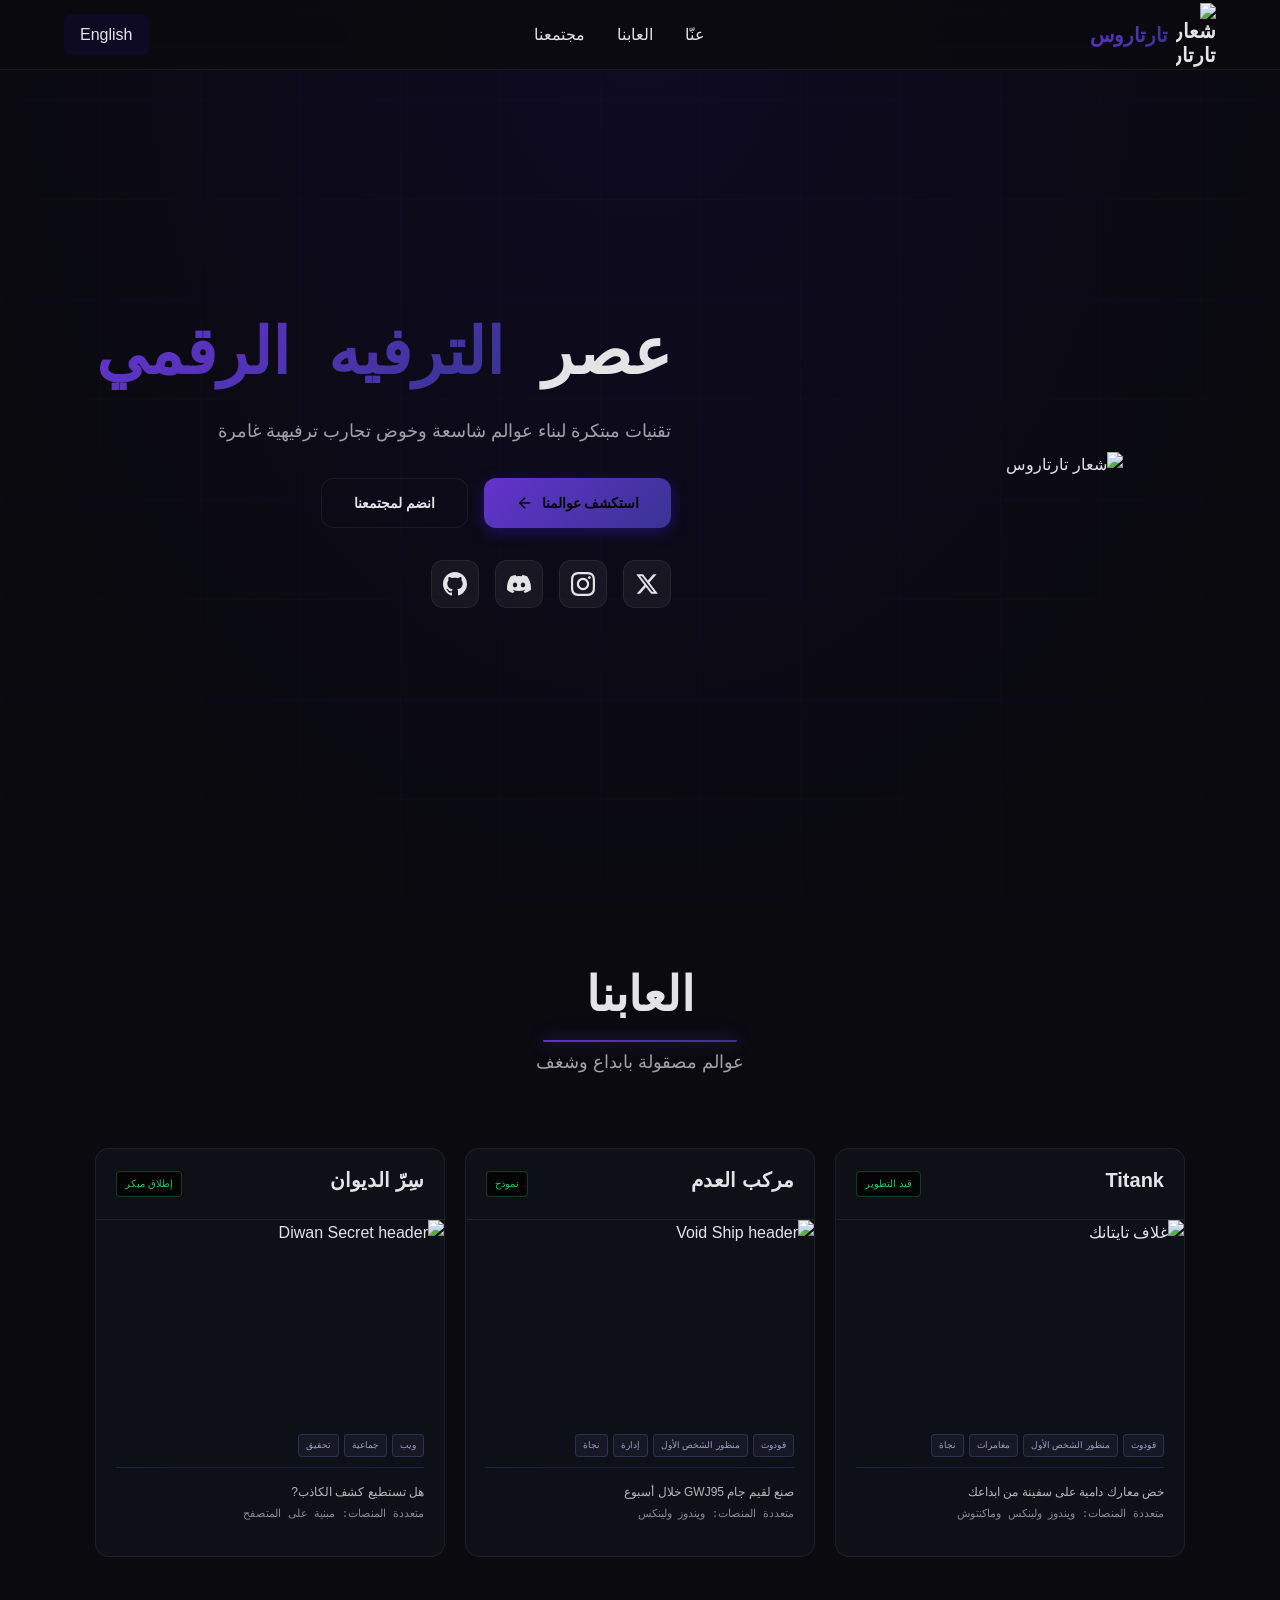
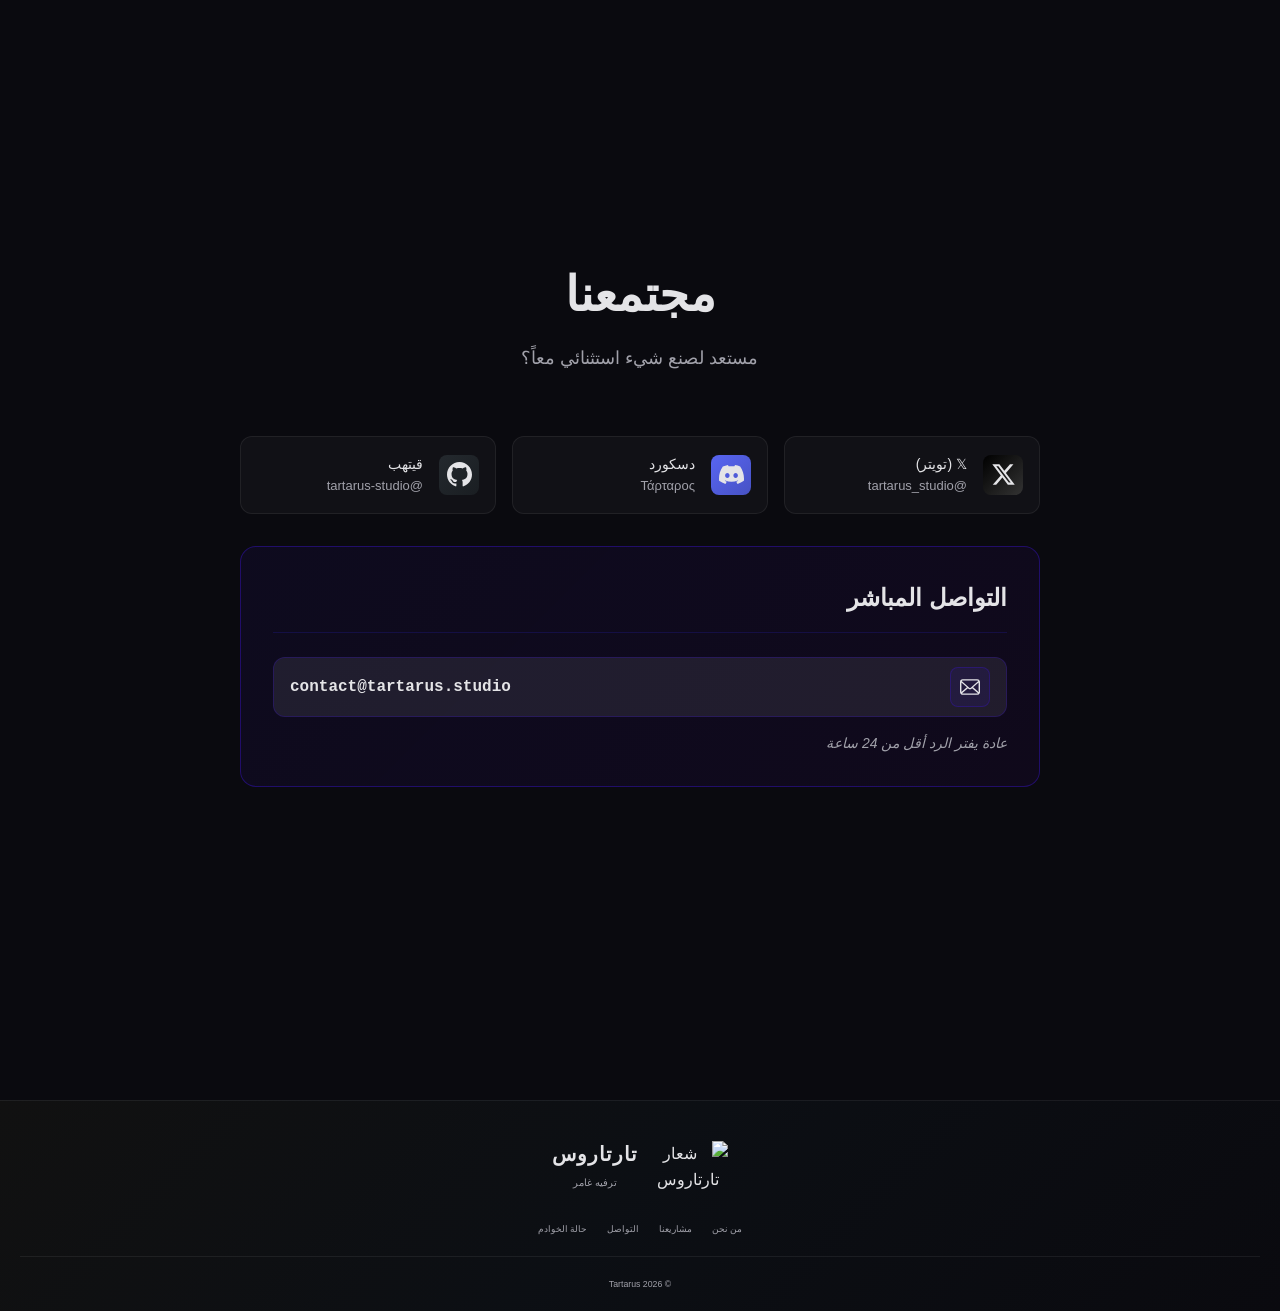
==== ar/index.html @ b875f16a "Create `status` link in footer" ====
<!DOCTYPE html>
<html dir="rtl" lang="ar">

<head>
  <meta charset="utf-8">
  <meta name="viewport" content="width=device-width, initial-scale=1">
  <meta name="description" content="استديو وناشر العاب اندي مستقل.">
  <meta name="keywords" content="استديو, تارتاروس, لعبة, العاب, اندي, قودوت">
  <meta name="author" content="تارتاروس">
  <meta name="robots" content="index, follow">
  <meta name="theme-color" content="#6333cc">
  <meta name="color-scheme" content="dark">

  <meta property="og:type" content="website">
  <meta property="og:url" content="https://tartarus.studio/">
  <meta property="og:description" content="استديو وناشر العاب اندي مستقل.">
  <meta property="og:image" content="https://tartarus.studio/assets/social-image.webp">
  <meta property="og:image:width" content="1200">
  <meta property="og:image:height" content="630">
  <meta property="og:site_name" content="تارتاروس">
  <meta property="og:locale" content="ar_SA">

  <meta property="twitter:card" content="summary_large_image">
  <meta property="twitter:url" content="https://tartarus.studio/">
  <meta property="twitter:title" content="تارتاروس">
  <meta property="twitter:description" content="استديو وناشر العاب اندي مستقل.">
  <meta property="twitter:image" content="https://tartarus.studio/assets/social-image.webp">
  <meta property="twitter:site" content="@tartarus_studio">
  <meta property="twitter:creator" content="@SpiritAmr">

  <title>تارتاروس</title>

  <link rel="alternate" hreflang="en" href="https://tartarus.studio/en/" />
  <link rel="alternate" hreflang="ar" href="https://tartarus.studio/ar/" />
  <link rel="alternate" hreflang="x-default" href="https://tartarus.studio/" />

  <link rel="preload" href="/assets/fonts/notokufiarabic.woff2" as="font" type="font/woff2" crossorigin>
  <link rel="stylesheet" href="/styles.css">
  <link rel="icon" type="image/x-icon" href="/icon.ico" sizes="any">
  <link rel="icon" type="image/svg+xml" href="/icon.svg">
</head>

<body>
  <div class="bg"></div>

  <nav>
    <div class="container">
      <a href="#home" class="brand">
        <img src="/assets/logo.svg" alt="شعار تارتاروس">
        <span>تارتاروس</span>
      </a>
      <div class="nav-links">
        <a href="#home">عنّا</a>
        <a href="#projects">العابنا</a>
        <a href="#connect">مجتمعنا</a>
      </div>
      <a class="lang-button" href="/en">English</a>
    </div>
  </nav>

  <section id="home" class="hero container">
    <div class="logo-wrap">
      <img src="/assets/logo.svg" alt="شعار تارتاروس">
    </div>
    <div>
      <h1>عصر <span class="highlight">الترفيه الرقمي</span></h1>
      <p class="subtitle">تقنيات مبتكرة لبناء عوالم شاسعة وخوض تجارب ترفيهية غامرة</p>
      <div class="btn-group">
        <a href="#projects" class="btn btn-primary">
          <span>استكشف عوالمنا</span>
          <svg transform="scale(-1, 1)" class="btn-icon" viewBox="0 0 24 24" fill="none" stroke="currentColor"
            stroke-width="2">
            <path d="M5 12h14M12 5l7 7-7 7" />
          </svg>
        </a>
        <a href="#connect" class="btn btn-secondary">انضم لمجتمعنا</a>
      </div>
      <div class="socials">
        <a href="https://x.com/tartarus_studio" target="_blank">
          <svg viewBox="0 0 24 24">
            <path
              d="M18.244 2.25h3.308l-7.227 8.26 8.502 11.24H16.17l-5.214-6.817L4.99 21.75H1.68l7.73-8.835L1.254 2.25H8.08l4.713 6.231zm-1.161 17.52h1.833L7.084 4.126H5.117z" />
          </svg>
        </a>
        <a href="https://instagram.com/tartarus.studio" target="_blank">
          <svg viewBox="0 0 24 24">
            <path
              d="M12 2.163c3.204 0 3.584.012 4.85.07 3.252.148 4.771 1.691 4.919 4.919.058 1.265.069 1.645.069 4.849 0 3.205-.012 3.584-.069 4.849-.149 3.225-1.664 4.771-4.919 4.919-1.266.058-1.644.07-4.85.07-3.204 0-3.584-.012-4.849-.07-3.26-.149-4.771-1.699-4.919-4.92-.058-1.265-.07-1.644-.07-4.849 0-3.204.013-3.583.07-4.849.149-3.227 1.664-4.771 4.919-4.919 1.266-.057 1.645-.069 4.849-.069zm0-2.163c-3.259 0-3.667.014-4.947.072-4.358.2-6.78 2.618-6.98 6.98-.059 1.281-.073 1.689-.073 4.948 0 3.259.014 3.668.072 4.948.2 4.358 2.618 6.78 6.98 6.98 1.281.058 1.689.072 4.948.072 3.259 0 3.668-.014 4.948-.072 4.354-.2 6.782-2.618 6.979-6.98.059-1.28.073-1.689.073-4.948 0-3.259-.014-3.667-.072-4.947-.196-4.354-2.617-6.78-6.979-6.98-1.281-.059-1.69-.073-4.949-.073zm0 5.838c-3.403 0-6.162 2.759-6.162 6.162s2.759 6.163 6.162 6.163 6.162-2.759 6.162-6.163c0-3.403-2.759-6.162-6.162-6.162zm0 10.162c-2.209 0-4-1.79-4-4 0-2.209 1.791-4 4-4s4 1.791 4 4c0 2.21-1.791 4-4 4zm6.406-11.845c-.796 0-1.441.645-1.441 1.44s.645 1.44 1.441 1.44c.795 0 1.439-.645 1.439-1.44s-.644-1.44-1.439-1.44z" />
          </svg>
        </a>
        <a href="https://discord.gg/HWQZvpyKJx" target="_blank">
          <svg viewBox="0 0 127.14 96.36">
            <path
              d="M107.7,8.07A105.15,105.15,0,0,0,81.47,0a72.06,72.06,0,0,0-3.36,6.83A97.68,97.68,0,0,0,49,6.83,72.37,72.37,0,0,0,45.64,0,105.89,105.89,0,0,0,19.39,8.09C2.79,32.65-1.71,56.6.54,80.21h0A105.73,105.73,0,0,0,32.71,96.36,77.7,77.7,0,0,0,39.6,85.25a68.42,68.42,0,0,1-10.85-5.18c.91-.66,1.8-1.34,2.66-2a75.57,75.57,0,0,0,64.32,0c.87.71,1.76,1.39,2.66,2a68.68,68.68,0,0,1-10.87,5.19,77,77,0,0,0,6.89,11.1A105.25,105.25,0,0,0,126.6,80.22h0C129.24,52.84,122.09,29.11,107.7,8.07ZM42.45,65.69C36.18,65.69,31,60,31,53s5-12.74,11.43-12.74S54,46,53.89,53,48.84,65.69,42.45,65.69Zm42.24,0C78.41,65.69,73.25,60,73.25,53s5-12.74,11.44-12.74S96.23,46,96.12,53,91.08,65.69,84.69,65.69Z" />
          </svg>
        </a>
        <a href="https://github.com/tartarus-studio" target="_blank">
          <svg viewBox="0 0 24 24">
            <path
              d="M12 0c-6.626 0-12 5.373-12 12 0 5.302 3.438 9.8 8.207 11.387.599.111.793-.261.793-.577v-2.234c-3.338.726-4.033-1.416-4.033-1.416-.546-1.387-1.333-1.756-1.333-1.756-1.089-.745.083-.729.083-.729 1.205.084 1.839 1.237 1.839 1.237 1.07 1.834 2.807 1.304 3.492.997.107-.775.418-1.305.762-1.604-2.665-.305-5.467-1.334-5.467-5.931 0-1.311.469-2.381 1.236-3.221-.124-.303-.535-1.524.117-3.176 0 0 1.008-.322 3.301 1.23.957-.266 1.983-.399 3.003-.404 1.02.005 2.047.138 3.006.404 2.291-1.552 3.297-1.23 3.297-1.23.653 1.653.242 2.874.118 3.176.77.84 1.235 1.911 1.235 3.221 0 4.609-2.807 5.624-5.479 5.921.43.372.823 1.102.823 2.222v3.293c0 .319.192.694.801.576 4.765-1.589 8.199-6.086 8.199-11.386 0-6.627-5.373-12-12-12z" />
          </svg>
        </a>
      </div>
    </div>
  </section>

  <section id="projects" class="projects">
    <div class="container">
      <div class="section-header">
        <h2 class="section-title">العابنا</h2>
        <p class="subtitle">عوالم مصقولة بابداع وشغف</p>
      </div>
      <div class="projects-grid">
        <div class="project">
          <a class="project-link" target="_blank"></a>
          <div class="project-header">
            <h3>Titank</h3>
            <div class="status">قيد التطوير</div>
          </div>
          <div class="project-img">
            <img src="/assets/titank/header.png" alt="غلاف تايتانك" loading="lazy">
          </div>
          <div class="project-body">
            <div class="project-tags">
              <span class="project-tag">قودوت</span>
              <span class="project-tag">منظور الشخص الأول</span>
              <span class="project-tag">مغامرات</span>
              <span class="project-tag">نجاة</span>
            </div>
            <div class="project-divider"></div>
            <p class="project-description">خض معارك دامية على سفينة من ابداعك</p>
            <p class="project-platforms">متعددة المنصات: ويندوز ولينكس وماكنتوش</p>
          </div>
        </div>
        <div class="project">
          <a class="project-link" href="https://amr-dev.itch.io/void-ship" target="_blank"></a>
          <div class="project-header">
            <h3>مركب العدم</h3>
            <div class="status">نموذج</div>
          </div>
          <div class="project-img">
            <img src="/assets/void-ship/void_ship-header.png" alt="Void Ship header" loading="lazy">
          </div>
          <div class="project-body">
            <div class="project-tags">
              <span class="project-tag">قودوت</span>
              <span class="project-tag">منظور الشخص الأول</span>
              <span class="project-tag">إدارة</span>
              <span class="project-tag">نجاة</span>
            </div>
            <div class="project-divider"></div>
            <p class="project-description">صنع لقيم جام GWJ95 خلال أسبوع</p>
            <p class="project-platforms">متعددة المنصات: ويندوز ولينكس</p>
          </div>
        </div>
        <div class="project">
          <a class="project-link" href="https://sirr-aldiwan.mba-x86.dev" target="_blank"></a>
          <div class="project-header">
            <h3>سِرّ الديوان</h3>
            <div class="status">إطلاق مبكر</div>
          </div>
          <div class="project-img">
            <img src="/assets/diwan-secret/diwan-header.png" alt="Diwan Secret header" loading="lazy">
          </div>
          <div class="project-body">
            <div class="project-tags">
              <span class="project-tag">ويب</span>
              <span class="project-tag">جماعية</span>
              <span class="project-tag">تحقيق</span>
            </div>
            <div class="project-divider"></div>
            <p class="project-description">هل تستطيع كشف الكاذب?</p>
            <p class="project-platforms">متعددة المنصات: مبنية على المتصفح</p>
          </div>
        </div>
      </div>
    </div>
  </section>

  <section id="connect">
    <div class="container">
      <div class="section-header">
        <h2>مجتمعنا</h2>
        <p class="subtitle">مستعد لصنع شيء استثنائي معاً؟</p>
      </div>
      <div class="contact-grid">
        <div class="social-grid">
          <a href="https://x.com/tartarus_studio" class="social-card" target="_blank">
            <div class="social-icon x">
              <svg viewBox="0 0 24 24" fill="currentColor">
                <path
                  d="M18.244 2.25h3.308l-7.227 8.26 8.502 11.24H16.17l-5.214-6.817L4.99 21.75H1.68l7.73-8.835L1.254 2.25H8.08l4.713 6.231zm-1.161 17.52h1.833L7.084 4.126H5.117z" />
              </svg>
            </div>
            <div class="social-info">
              <span class="platform">𝕏 (تويتر)</span>
              <span class="handle">@tartarus_studio</span>
            </div>
          </a>
          <a href="https://discord.gg/HWQZvpyKJx" class="social-card" target="_blank">
            <div class="social-icon discord">
              <svg viewBox="0 0 127.14 96.36" fill="currentColor">
                <path
                  d="M107.7,8.07A105.15,105.15,0,0,0,81.47,0a72.06,72.06,0,0,0-3.36,6.83A97.68,97.68,0,0,0,49,6.83,72.37,72.37,0,0,0,45.64,0,105.89,105.89,0,0,0,19.39,8.09C2.79,32.65-1.71,56.6.54,80.21h0A105.73,105.73,0,0,0,32.71,96.36,77.7,77.7,0,0,0,39.6,85.25a68.42,68.42,0,0,1-10.85-5.18c.91-.66,1.8-1.34,2.66-2a75.57,75.57,0,0,0,64.32,0c.87.71,1.76,1.39,2.66,2a68.68,68.68,0,0,1-10.87,5.19,77,77,0,0,0,6.89,11.1A105.25,105.25,0,0,0,126.6,80.22h0C129.24,52.84,122.09,29.11,107.7,8.07ZM42.45,65.69C36.18,65.69,31,60,31,53s5-12.74,11.43-12.74S54,46,53.89,53,48.84,65.69,42.45,65.69Zm42.24,0C78.41,65.69,73.25,60,73.25,53s5-12.74,11.44-12.74S96.23,46,96.12,53,91.08,65.69,84.69,65.69Z" />
              </svg>
            </div>
            <div class="social-info">
              <span class="platform">دسكورد</span>
              <span class="handle">Τάρταρος</span>
            </div>
          </a>
          <a href="https://github.com/tartarus-studio" class="social-card" target="_blank">
            <div class="social-icon github">
              <svg viewBox="0 0 24 24" fill="currentColor">
                <path
                  d="M12 0c-6.626 0-12 5.373-12 12 0 5.302 3.438 9.8 8.207 11.387.599.111.793-.261.793-.577v-2.234c-3.338.726-4.033-1.416-4.033-1.416-.546-1.387-1.333-1.756-1.333-1.756-1.089-.745.083-.729.083-.729 1.205.084 1.839 1.237 1.839 1.237 1.07 1.834 2.807 1.304 3.492.997.107-.775.418-1.305.762-1.604-2.665-.305-5.467-1.334-5.467-5.931 0-1.311.469-2.381 1.236-3.221-.124-.303-.535-1.524.117-3.176 0 0 1.008-.322 3.301 1.23.957-.266 1.983-.399 3.003-.404 1.02.005 2.047.138 3.006.404 2.291-1.552 3.297-1.23 3.297-1.23.653 1.653.242 2.874.118 3.176.77.84 1.235 1.911 1.235 3.221 0 4.609-2.807 5.624-5.479 5.921.43.372.823 1.102.823 2.222v3.293c0 .319.192.694.801.576 4.765-1.589 8.199-6.086 8.199-11.386 0-6.627-5.373-12-12-12z" />
              </svg>
            </div>
            <div class="social-info">
              <span class="platform">قيتهب</span>
              <span class="handle">@tartarus-studio</span>
            </div>
          </a>
        </div>
        <div class="primary-contact">
          <h3 class="contact-title">التواصل المباشر</h3>
          <a class="contact-box" dir="ltr" href="mailto:contact@tartarus.studio" target="_blank">
            <div class="contact-text">contact@tartarus.studio</div>
            <div class="contact-icon">
              <svg fill="currentColor" viewBox="0 0 512 512">
                <path
                  d="M511 112a71 71 0 0 0-70-57H71a71 71 0 0 0-71 71v260a71 71 0 0 0 26 55c12 10 28 16 45 16h370a71 71 0 0 0 65-43c4-9 6-18 6-28V126l-1-14zM47 102c6-7 14-11 24-11h370a34 34 0 0 1 28 14L275 274c-6 5-12 7-19 7s-13-2-19-7L43 105l4-3zM36 386V143l141 122L36 387v-1zm405 35H71c-6 0-12-2-17-5l148-129 14 12a62 62 0 0 0 80 0l14-12 148 129c-5 3-11 5-17 5zm35-35v1L335 265l141-122v243z" />
              </svg>
            </div>
          </a>
          <p class="response-time">عادة يفتر الرد أقل من 24 ساعة</p>
        </div>
      </div>
    </div>
  </section>

  <footer>
    <div class="footer-brand">
      <img src="/assets/logo.svg" alt="شعار تارتاروس">
      <div class="footer-info">
        <h3>تارتاروس</h3>
        <p class="tagline">ترفيه غامر</p>
      </div>
    </div>
    <div class="footer-links">
      <a href="#home">من نحن</a>
      <a href="#projects">مشاريعنا</a>
      <a href="#connect">التواصل</a>
      <a href="https://status.sarmad.studio" target="_blank">حالة الخوادم</a>
    </div>
    <div class="copyright">&copy; 2026 Tartarus</div>
  </footer>
</body>

</html>
---- styles.css ----
/* == fonts == */

/* arabic */
@font-face {
  font-family: 'Noto Kufi Arabic';
  font-style: normal;
  font-weight: 700;
  font-display: block;
  /* https://fonts.gstatic.com/s/notokufiarabic/v27/CSRk4ydQnPyaDxEXLFF6LZVLKrodrOYFFlKp.woff2 */
  src: url('./assets/fonts/notokufiarabic.woff2') format('woff2');
  unicode-range: U+0600-06FF, U+0750-077F, U+0870-088E, U+0890-0891, U+0897-08E1, U+08E3-08FF, U+200C-200E, U+2010-2011, U+204F, U+2E41, U+FB50-FDFF, U+FE70-FE74, U+FE76-FEFC, U+102E0-102FB, U+10E60-10E7E, U+10EC2-10EC4, U+10EFC-10EFF, U+1EE00-1EE03, U+1EE05-1EE1F, U+1EE21-1EE22, U+1EE24, U+1EE27, U+1EE29-1EE32, U+1EE34-1EE37, U+1EE39, U+1EE3B, U+1EE42, U+1EE47, U+1EE49, U+1EE4B, U+1EE4D-1EE4F, U+1EE51-1EE52, U+1EE54, U+1EE57, U+1EE59, U+1EE5B, U+1EE5D, U+1EE5F, U+1EE61-1EE62, U+1EE64, U+1EE67-1EE6A, U+1EE6C-1EE72, U+1EE74-1EE77, U+1EE79-1EE7C, U+1EE7E, U+1EE80-1EE89, U+1EE8B-1EE9B, U+1EEA1-1EEA3, U+1EEA5-1EEA9, U+1EEAB-1EEBB, U+1EEF0-1EEF1;
}

/* arabic */
@font-face {
  font-family: 'Noto Kufi Arabic';
  font-style: normal;
  font-weight: 900;
  font-display: block;
  /* https://fonts.gstatic.com/s/notokufiarabic/v27/CSRk4ydQnPyaDxEXLFF6LZVLKrodrOYFFlKp.woff2 */
  src: url('./assets/fonts/notokufiarabic.woff2') format('woff2');
  unicode-range: U+0600-06FF, U+0750-077F, U+0870-088E, U+0890-0891, U+0897-08E1, U+08E3-08FF, U+200C-200E, U+2010-2011, U+204F, U+2E41, U+FB50-FDFF, U+FE70-FE74, U+FE76-FEFC, U+102E0-102FB, U+10E60-10E7E, U+10EC2-10EC4, U+10EFC-10EFF, U+1EE00-1EE03, U+1EE05-1EE1F, U+1EE21-1EE22, U+1EE24, U+1EE27, U+1EE29-1EE32, U+1EE34-1EE37, U+1EE39, U+1EE3B, U+1EE42, U+1EE47, U+1EE49, U+1EE4B, U+1EE4D-1EE4F, U+1EE51-1EE52, U+1EE54, U+1EE57, U+1EE59, U+1EE5B, U+1EE5D, U+1EE5F, U+1EE61-1EE62, U+1EE64, U+1EE67-1EE6A, U+1EE6C-1EE72, U+1EE74-1EE77, U+1EE79-1EE7C, U+1EE7E, U+1EE80-1EE89, U+1EE8B-1EE9B, U+1EEA1-1EEA3, U+1EEA5-1EEA9, U+1EEAB-1EEBB, U+1EEF0-1EEF1;
}

/* latin */
@font-face {
  font-family: 'Orbitron';
  font-style: normal;
  font-weight: 700;
  font-display: block;
  /* https://fonts.gstatic.com/s/orbitron/v35/yMJRMIlzdpvBhQQL_Qq7dy0.woff2 */
  src: url('./assets/fonts/orbitron.woff2') format('woff2');
  unicode-range: U+0000-00FF, U+0131, U+0152-0153, U+02BB-02BC, U+02C6, U+02DA, U+02DC, U+0304, U+0308, U+0329, U+2000-206F, U+20AC, U+2122, U+2191, U+2193, U+2212, U+2215, U+FEFF, U+FFFD;
}

/* latin */
@font-face {
  font-family: 'Orbitron';
  font-style: normal;
  font-weight: 900;
  font-display: block;
  /* https://fonts.gstatic.com/s/orbitron/v35/yMJRMIlzdpvBhQQL_Qq7dy0.woff2 */
  src: url('./assets/fonts/orbitron.woff2') format('woff2');
  unicode-range: U+0000-00FF, U+0131, U+0152-0153, U+02BB-02BC, U+02C6, U+02DA, U+02DC, U+0304, U+0308, U+0329, U+2000-206F, U+20AC, U+2122, U+2191, U+2193, U+2212, U+2215, U+FEFF, U+FFFD;
}

/* == end fonts == */

* {
  margin: 0;
  padding: 0;
  box-sizing: border-box;
}

:root {
  --bg: #0a0a0f;
  --border: #fff1;
  --text: #e4e4e7;
  --muted: #a1a1aa;
  --primary: linear-gradient(135deg, #6333cc, #393393);
  --color-primary: #6333cc;
}

html {
  font-size: 62.5%;
  scroll-behavior: smooth;
}

body {
  font: 1.6rem/1.6 'Inter', sans-serif;
  color: var(--text);
  background: var(--bg);
  overflow-x: hidden;
}

.bg {
  position: absolute;
  inset: 0;
  z-index: -1;
  background: radial-gradient(ellipse at top, #3c13dc19, transparent 75%),
    repeating-linear-gradient(0deg, #3c13dc19 0, transparent 1px, transparent 100px),
    repeating-linear-gradient(90deg, #3c13dc19 0, transparent 1px, transparent 100px);
}

nav {
  position: fixed;
  top: 0;
  width: 100%;
  height: 7rem;
  background: #0a0a0fe6;
  backdrop-filter: blur(20px);
  border-bottom: 1px solid var(--border);
  z-index: 100;
}

nav .container {
  display: flex;
  justify-content: space-between;
  align-items: center;
  height: 100%;
  max-width: 120rem;
  margin: 0 auto;
  padding: 0 2.4rem;
}

.brand {
  display: flex;
  align-items: center;
  gap: 0.8rem;
  text-decoration: none;
  font: 700 2rem 'Orbitron', 'Noto Kufi Arabic', sans-serif;
  color: var(--text);
  transition: 0.3s;
}

.brand:hover {
  text-shadow: 0 0 30px rgba(60, 20, 220, 0.4);
}


.brand img {
  width: 4rem;
}

.brand span {
  background: var(--primary);
  -webkit-background-clip: text;
  -webkit-text-fill-color: transparent;
  background-clip: text;
}

.nav-links {
  display: flex;
  gap: 3.2rem;
  align-items: center;
}

.nav-links a {
  position: relative;
  color: var(--text);
  text-decoration: none;
  font-weight: 500;
  transition: color 0.3s;
}

.nav-links a::after {
  content: "";
  position: absolute;
  inset-inline-start: 0;
  bottom: -4px;
  width: 0;
  height: 2px;
  background: var(--color-primary);
  transition: width 0.3s ease;
}

.nav-links a:hover {
  color: var(--color-primary);
  text-shadow: 0 0 24px #fff6;
}

.nav-links a:hover::after {
  width: 100%;
}

.lang-button {
  color: var(--text);
  text-decoration: none;
  font-weight: 500;
  transition: 0.3s;
  background: rgba(60, 20, 220, 0.1);
  padding: 0.8rem 1.6rem;
  border-radius: 0.8rem;
}

.lang-button:hover {
  background: rgba(60, 20, 220, 0.3);
}

.container {
  max-width: 120rem;
  margin: 0 auto;
  padding: 0 2.4rem;
}

section {
  min-height: 100vh;
  align-items: center;
  justify-content: center;
  padding-top: 7rem;
  padding-bottom: 7rem;
}

.hero {
  min-height: 100vh;
  display: grid;
  grid-template-columns: minmax(0, 1fr) minmax(0, 1.2fr);
  align-items: center;
  gap: clamp(2.4rem, 3vw, 5.6rem);
  padding-top: 7rem;
  padding-bottom: 4rem;
}

h1 {
  font: 900 clamp(3.2rem, 6vw, 6.4rem)/1.1 'Orbitron', 'Noto Kufi Arabic', monospace;
  margin-bottom: 2.4rem;
}

.highlight {
  background: var(--primary);
  -webkit-background-clip: text;
  -webkit-text-fill-color: transparent;
  background-clip: text;
}

.subtitle {
  font-size: 1.8rem;
  color: var(--muted);
  margin-bottom: 3.2rem;
}

.btn-group {
  display: flex;
  gap: 1.6rem;
  margin-bottom: 3.2rem;
}

.btn {
  display: inline-flex;
  align-items: center;
  gap: 0.8rem;
  padding: 1.6rem 3.2rem;
  border-radius: 1.2rem;
  font: 600 1.4rem 'Inter', sans-serif;
  text-decoration: none;
  transition: 0.3s;
}

.btn-primary {
  background: var(--primary);
  color: #060609;
  box-shadow: 0 4px 15px rgba(60, 20, 220, 0.4);
}

.btn-primary:hover {
  transform: translateY(-2px);
  box-shadow: 0 8px 25px rgba(60, 20, 220, 0.6);
}

.btn-secondary {
  background: transparent;
  color: var(--text);
  border: 1px solid var(--border);
}

.btn-secondary:hover {
  background: rgba(255, 255, 255, 0.05);
  border-color: rgba(255, 255, 255, 0.3);
}

.btn-icon {
  width: 1.8rem;
  height: 1.8rem;
}

.socials {
  display: flex;
  gap: 1.6rem;
}

.socials a {
  color: var(--text);
  display: flex;
  align-items: center;
  justify-content: center;
  width: 4.8rem;
  height: 4.8rem;
  border-radius: 1.2rem;
  background: rgba(255, 255, 255, 0.05);
  border: 1px solid var(--border);
  transition: 0.3s;
}

.socials a:hover {
  background: rgba(255, 255, 255, 0.1);
  transform: translateY(-2px);
}

.socials svg {
  width: 2.4rem;
  height: 2.4rem;
  fill: currentColor;
}

.logo-wrap {
  display: flex;
  justify-content: center;
  align-items: center;
}

.logo-wrap img {
  width: clamp(18rem, 22vw + 4rem, 32rem);
  max-width: 85vw;
  animation: float 6s ease-in-out infinite;
}

@keyframes float {

  0%,
  100% {
    transform: translateY(-10px);
  }

  50% {
    transform: translateY(20px);
  }
}

.section-header {
  text-align: center;
  margin-bottom: 6.4rem;
}

h2 {
  font: 700 clamp(2.8rem, 5vw, 4.8rem)/1.2 'Orbitron', 'Noto Kufi Arabic', monospace;
  margin-bottom: 1.6rem;
}

.icon {
  width: 6rem;
  height: 6rem;
  margin: 0 auto 1.6rem;
  display: flex;
  align-items: center;
  justify-content: center;
  background: var(--primary);
  border-radius: 50%;
}

.icon svg {
  width: 3rem;
  height: 3rem;
  stroke: #000;
}

h3 {
  font-size: 2rem;
  margin-bottom: 0.8rem;
}

.projects {
  background: var(--bg);
  position: relative;
}

.projects .container {
  max-width: 100%;
  position: relative;
  display: flex;
  flex-direction: column;
  align-items: center;
}

.projects .section-title {
  position: relative;
  display: inline-block;
  padding-bottom: 0.4rem;
}

.projects .section-title::after {
  content: '';
  position: absolute;
  width: 180%;
  height: 2px;
  background: var(--primary);
  bottom: -10px;
  left: -40%;
  border-radius: 1px;
  filter: drop-shadow(0 0 8px var(--color-primary));
}

.projects .section-header {
  position: relative;
  z-index: 2;
  margin-bottom: 4rem;
}

.projects-grid {
  display: flex;
  flex-wrap: wrap;
  justify-content: center;
  gap: 2rem;
  width: 100%;
}

.project {
  flex: 0 1 35rem;
  position: relative;
  background: rgba(16, 18, 26, 0.85);
  border: 1px solid var(--border);
  border-radius: 1.4rem;
  overflow: hidden;
  max-width: 45rem;
  transition: 0.4s;
}

.project:hover {
  transform: translateY(-8px);
  box-shadow: 0 14px 32px rgba(20, 20, 40, 0.35);
}

.project-link {
  position: absolute;
  top: 0;
  left: 0;
  width: 100%;
  height: 100%;
  z-index: 1;
}

.project-header {
  display: flex;
  justify-content: space-between;
  align-items: center;
  padding: 1.5rem 2rem;
  border-bottom: 1px solid rgba(255, 255, 255, 0.08);
}

.status {
  background: rgba(0, 0, 0, 0.7);
  color: #22c55e;
  padding: 0.4rem 0.8rem;
  border-radius: 0.4rem;
  font-size: 1rem;
  border: 1px solid rgba(34, 197, 94, 0.3);
}

.project-img {
  overflow: hidden;
}

.project-img img {
  width: 100%;
  aspect-ratio: 16/9;
  object-fit: cover;
  display: block;
  transition: 0.7s;
}

.project:hover .project-img img {
  transform: scale(1.05);
}

.project-body {
  padding: 1.8rem 2rem;
}

.project-tags {
  display: flex;
  gap: 0.5rem;
  margin-bottom: 1rem;
}

.project-tag {
  background: rgba(30, 35, 50, 0.5);
  color: rgba(160, 180, 220, 0.9);
  padding: 0.3rem 0.7rem;
  border-radius: 0.4rem;
  font-size: 0.9rem;
  border: 1px solid rgba(100, 120, 200, 0.25);
}

.project-description {
  color: rgba(255, 255, 255, 0.7);
  font-size: 1.2rem;
  margin-bottom: 0.4rem;
}

.project-platforms {
  color: rgba(255, 255, 255, 0.5);
  font-size: 1.1rem;
  font-family: monospace;
  margin-bottom: 1.5rem;
}

.project-divider {
  height: 1px;
  background: linear-gradient(to right, rgba(100, 120, 200, 0.2), rgba(80, 60, 180, 0.2), rgba(100, 120, 200, 0.2));
  margin: 1rem 0 1.5rem;
}

.link {
  color: rgba(100, 140, 220, 0.9);
  font-size: 0.95rem;
  font-weight: 600;
  text-decoration: none;
  display: inline-flex;
  align-items: center;
  transition: 0.3s;
}

.link:hover {
  color: rgba(100, 140, 220, 1);
}

.link span {
  margin-left: 0.6rem;
}

#connect {
  background: var(--bg);
}

.contact-grid {
  display: grid;
  gap: 3.2rem;
  max-width: 80rem;
  margin: 0 auto;
}

.social-grid {
  display: grid;
  grid-template-columns: repeat(auto-fit, minmax(25rem, 1fr));
  gap: 1.6rem;
}

.social-card {
  color: var(--text);
  display: flex;
  align-items: center;
  gap: 1.6rem;
  background: rgba(255, 255, 255, 0.03);
  border: 1px solid var(--border);
  border-radius: 1.2rem;
  padding: 1.6rem;
  text-decoration: none;
  transition: 0.3s;
}

.social-card:hover {
  transform: translateY(-2px);
  border-color: rgba(255, 255, 255, 0.3);
}

.social-icon {
  width: 4rem;
  height: 4rem;
  border-radius: 0.8rem;
  display: flex;
  align-items: center;
  justify-content: center;
  flex-shrink: 0;
}

.social-icon.x {
  background: linear-gradient(135deg, #000, #333);
}

.social-icon.discord {
  background: linear-gradient(135deg, #5865f2, #4752c4);
}

.social-icon.github {
  background: linear-gradient(135deg, #24292e, #1a1e22);
}

.social-icon svg {
  width: 2.5rem;
  height: 2.5rem;
}

.social-info {
  flex: 1;
}

.platform {
  display: block;
  font-weight: 500;
  font-size: 1.4rem;
}

.handle {
  display: block;
  color: var(--muted);
  font-size: 1.3rem;
}

.primary-contact {
  background: linear-gradient(135deg, rgba(60, 20, 220, 0.08), rgba(128, 0, 255, 0.05));
  border: 1px solid rgba(60, 20, 220, 0.4);
  border-radius: 1.6rem;
  padding: 3.2rem;
}

.contact-title {
  font-size: 2.4rem;
  margin-bottom: 2.4rem;
  padding-bottom: 1.5rem;
  border-bottom: 1px solid rgba(46, 35, 224, 0.2);
}

.contact-box {
  text-decoration: none;
  display: flex;
  align-items: center;
  gap: 1.6rem;
  height: 6rem;
  background: rgba(255, 255, 255, 0.08);
  border: 1px solid rgba(60, 20, 220, 0.25);
  border-radius: 1.2rem;
  padding: 1.6rem;
  margin-bottom: 1.5rem;
  transition: 0.3s;
}

.contact-box:hover {
  transform: translateY(-2px);
  box-shadow: 0 0 16px rgba(60, 20, 220, 0.6);
}

.contact-text {
  color: var(--text);
  text-decoration: none;
  flex: 1;
  font: bold 1.6rem 'Orbitron', monospace;
}

.contact-icon {
  color: var(--text);
  background: rgba(60, 20, 220, 0.1);
  border: 1px solid rgba(60, 20, 220, 0.3);
  border-radius: 0.8rem;
  width: 4rem;
  height: 4rem;
  display: flex;
  align-items: center;
  justify-content: center;
}

.contact-icon svg {
  width: 2rem;
  height: 2rem;
}

@media (max-width: 448px) {
  .primary-contact {
    padding-left: 2rem;
    padding-right: 2rem;
  }
  .contact-icon {
    display: none;
  }
}

.response-time {
  font-size: 1.4rem;
  color: var(--muted);
  font-style: italic;
}

footer {
  background: linear-gradient(135deg, #111 0%, rgba(12, 15, 20, 0.98) 50%, var(--bg) 100%);
  border-top: 1px solid var(--border);
  padding: 4rem 2rem 2rem;
  text-align: center;
}

.footer-brand {
  display: flex;
  justify-content: center;
  align-items: center;
  gap: 1rem;
  margin-bottom: 3rem;
}

.footer-brand img {
  width: 8rem;
}

.footer-info h3 {
  font: 700 2rem 'Orbitron', 'Noto Kufi Arabic', monospace;
  letter-spacing: 0.05em;
}

.tagline {
  font-size: 1rem;
  color: var(--muted);
  margin-top: 0.25rem;
}

.footer-links {
  display: flex;
  justify-content: center;
  gap: 2rem;
  margin-bottom: 2rem;
}

.footer-links a {
  color: var(--muted);
  text-decoration: none;
  font-size: 0.875rem;
  transition: 0.3s;
}

.footer-links a:hover {
  color: var(--text);
}

.copyright {
  border-top: 1px solid var(--border);
  padding-top: 2rem;
  font-size: 0.875rem;
  color: var(--muted);
}

@media (max-width: 768px) {
  .nav-links {
    display: none;
  }

  .hero {
    grid-template-columns: 1fr;
    text-align: center;
    gap: 0;
  }

  .btn-group {
    flex-wrap: wrap;
    justify-content: center;
  }

  .socials {
    justify-content: center;
  }

  .logo-wrap img {
    width: 20rem;
  }

  .features,
  .social-grid {
    grid-template-columns: 1fr;
  }

}
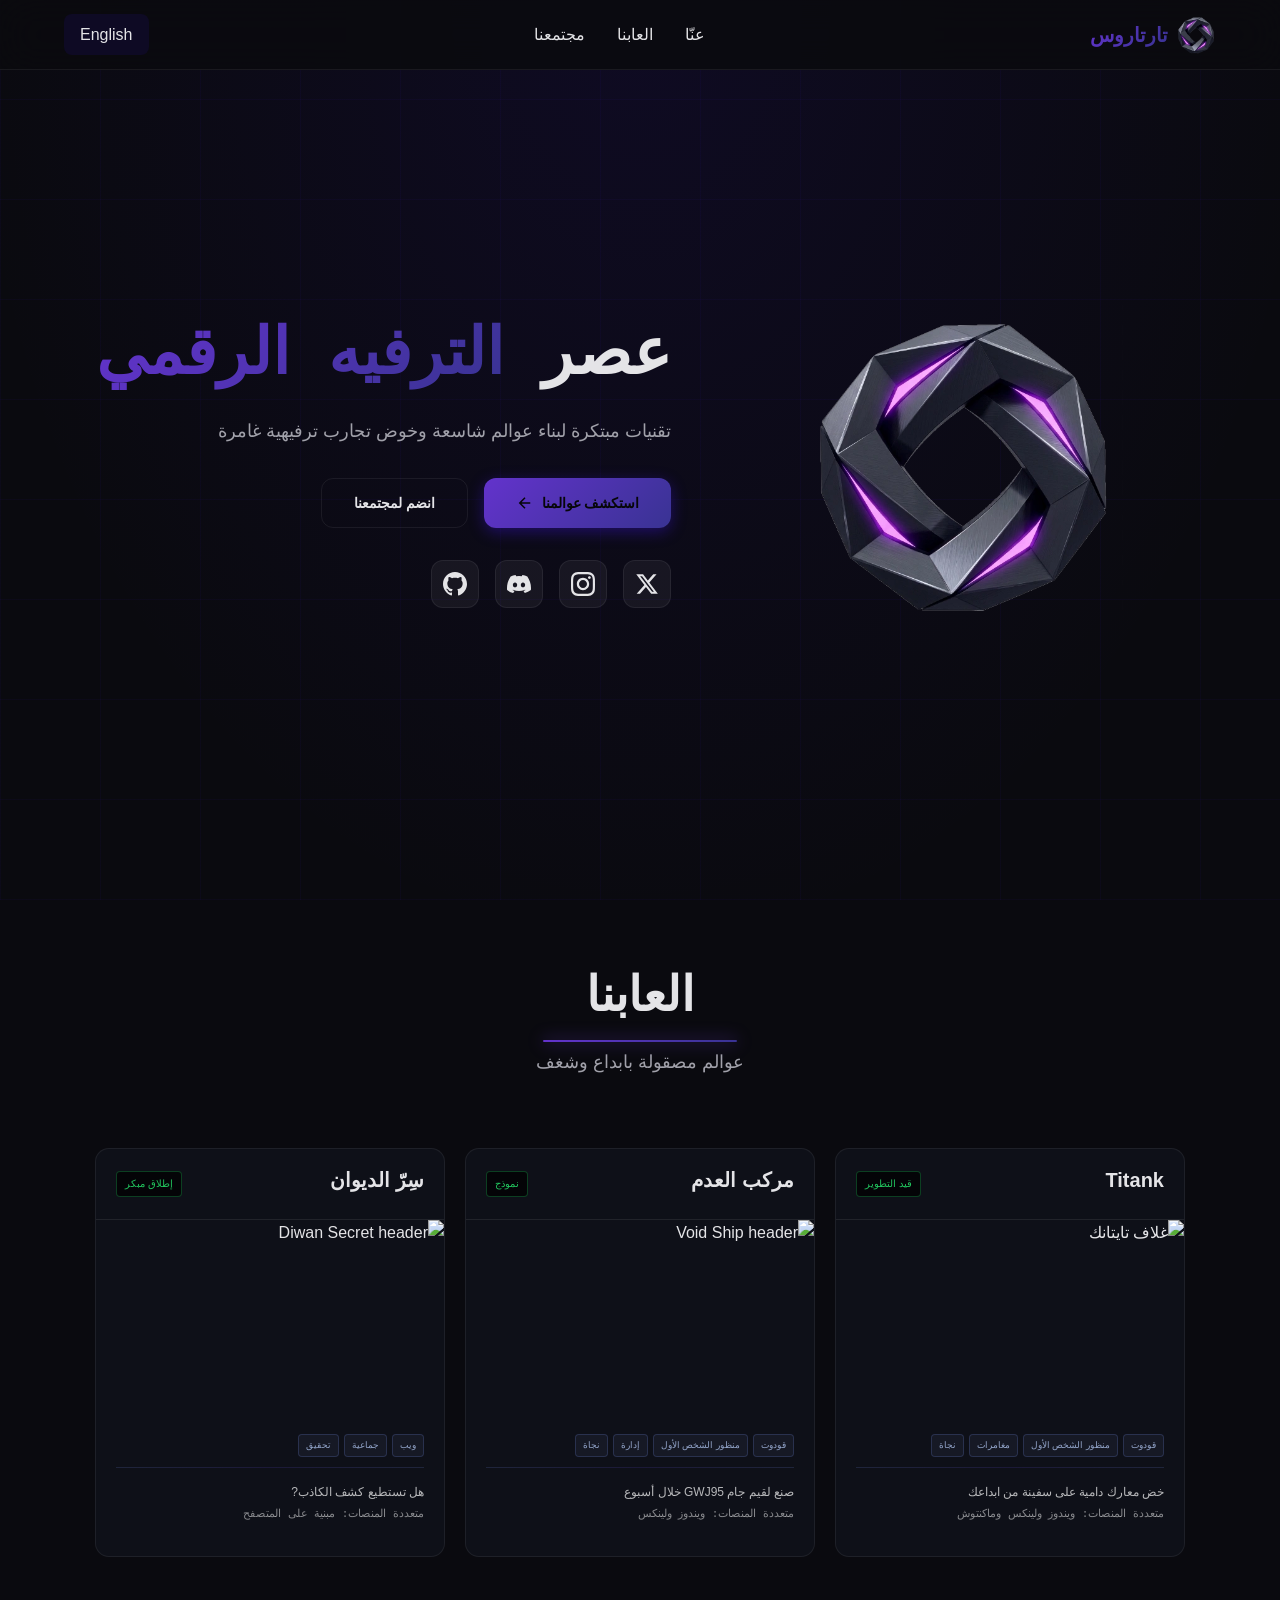
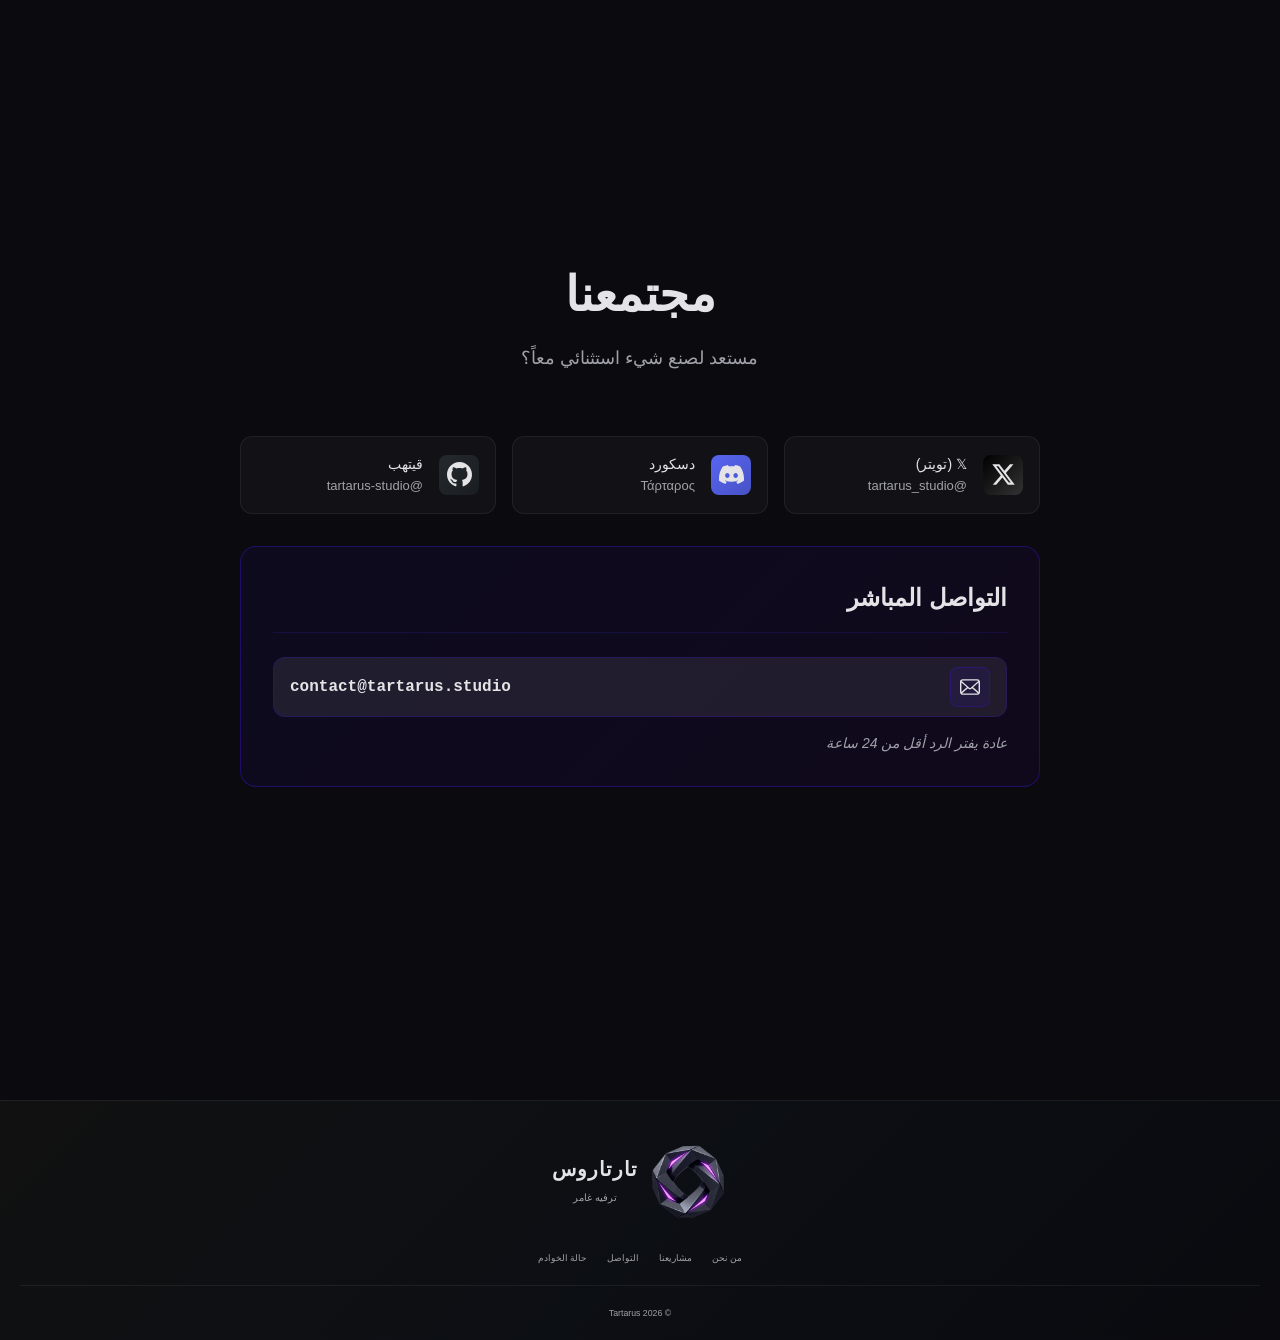
==== commit 9e7efa82: "change Logo" ====
--- a/ar/index.html
+++ b/ar/index.html
@@ -37,7 +37,7 @@
   <link rel="preload" href="/assets/fonts/notokufiarabic.woff2" as="font" type="font/woff2" crossorigin>
   <link rel="stylesheet" href="/styles.css">
   <link rel="icon" type="image/x-icon" href="/icon.ico" sizes="any">
-  <link rel="icon" type="image/svg+xml" href="/icon.svg">
+  <link rel="icon" type="image/webp" href="/icon.webp">
 </head>
 
 <body>
@@ -46,7 +46,7 @@
   <nav>
     <div class="container">
       <a href="#home" class="brand">
-        <img src="/assets/logo.svg" alt="شعار تارتاروس">
+        <img src="/assets/logo.webp" alt="شعار تارتاروس">
         <span>تارتاروس</span>
       </a>
       <div class="nav-links">
@@ -60,7 +60,7 @@
 
   <section id="home" class="hero container">
     <div class="logo-wrap">
-      <img src="/assets/logo.svg" alt="شعار تارتاروس">
+      <img src="/assets/logo.webp" alt="شعار تارتاروس">
     </div>
     <div>
       <h1>عصر <span class="highlight">الترفيه الرقمي</span></h1>
@@ -241,7 +241,7 @@
 
   <footer>
     <div class="footer-brand">
-      <img src="/assets/logo.svg" alt="شعار تارتاروس">
+      <img src="/assets/logo.webp" alt="شعار تارتاروس">
       <div class="footer-info">
         <h3>تارتاروس</h3>
         <p class="tagline">ترفيه غامر</p>
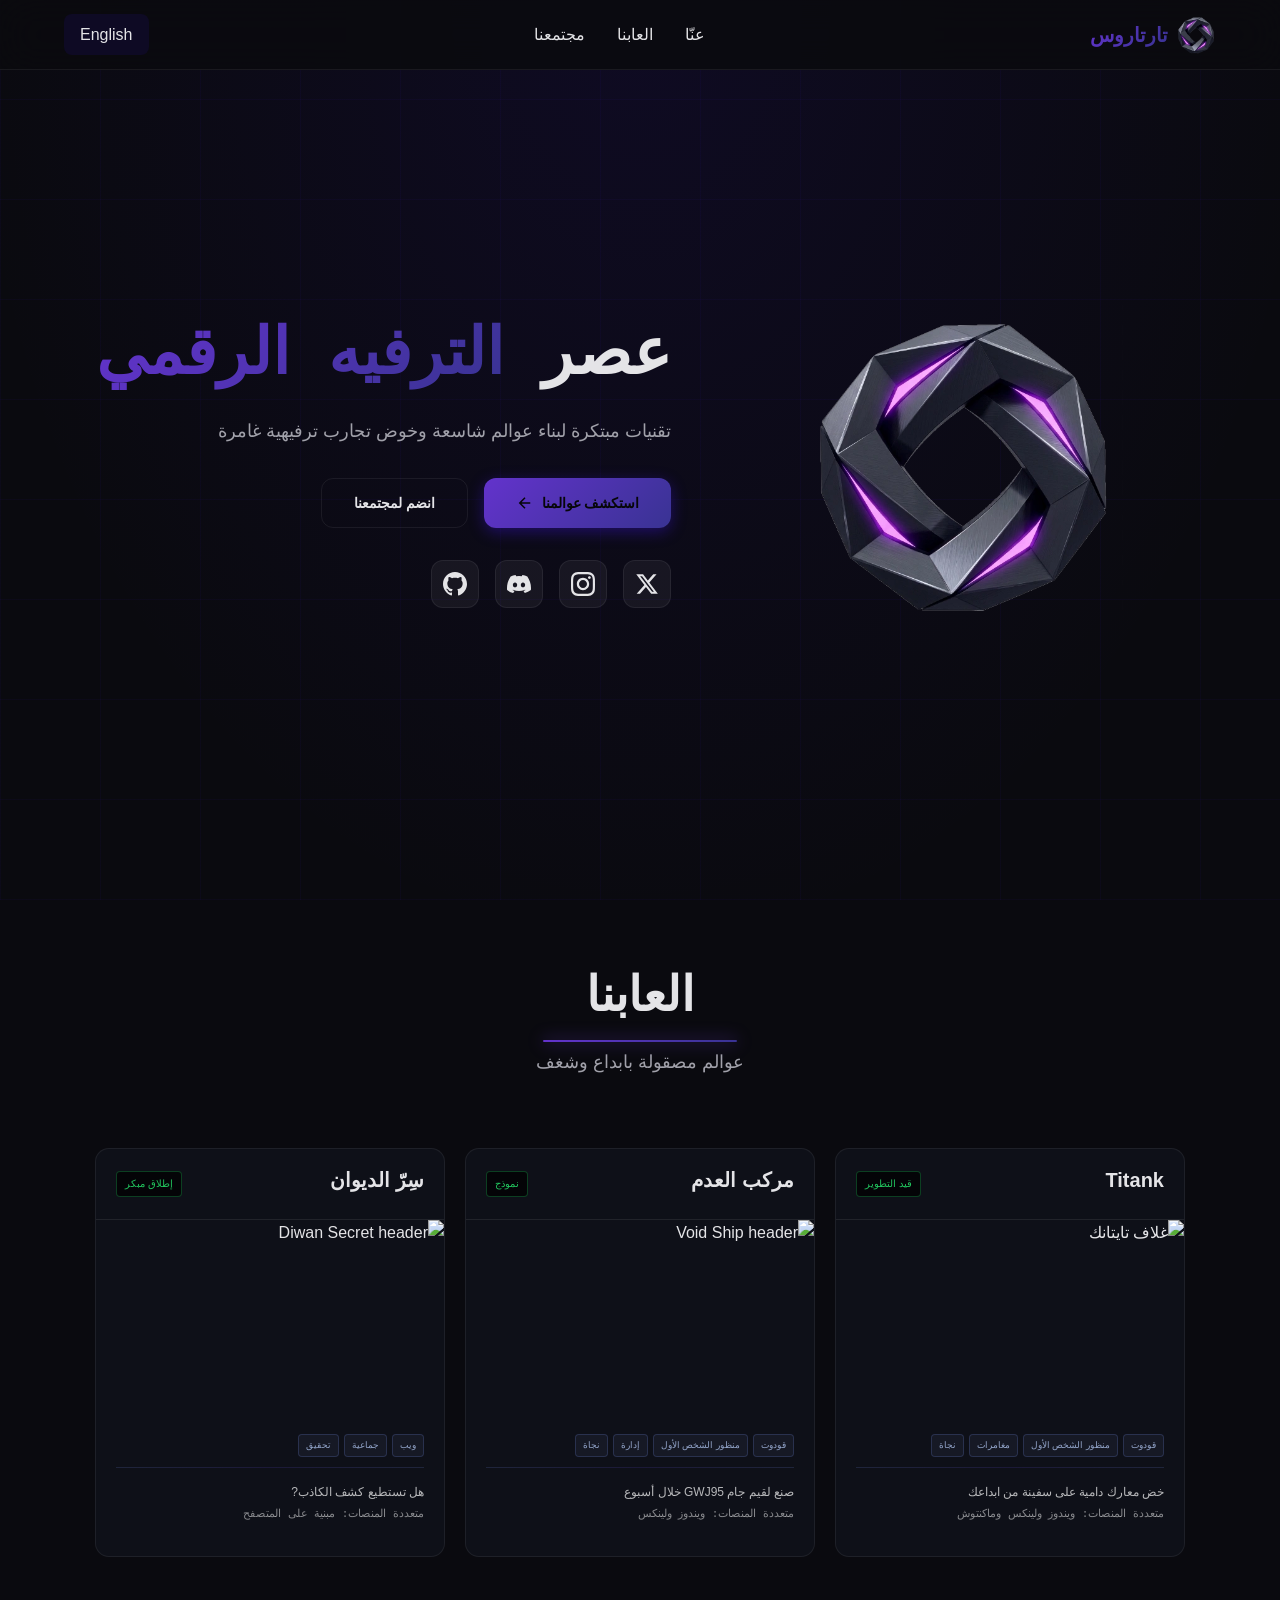
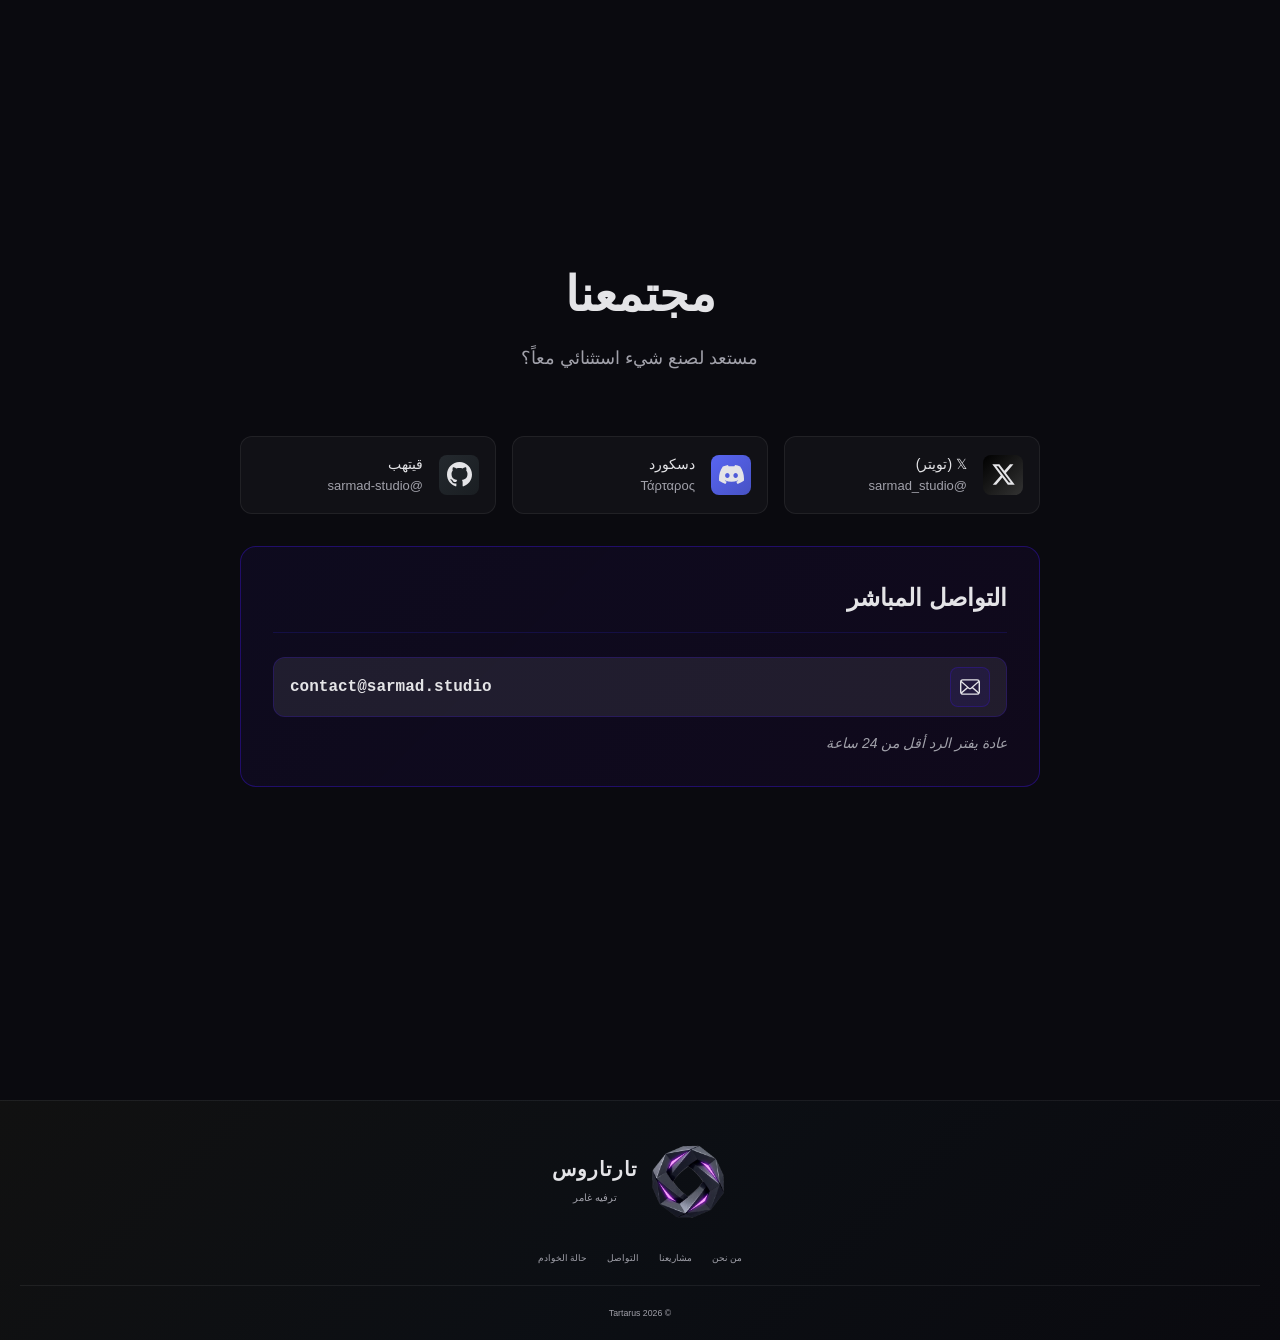
==== commit 563edb70: "update links" ====
--- a/ar/index.html
+++ b/ar/index.html
@@ -12,27 +12,27 @@
   <meta name="color-scheme" content="dark">
 
   <meta property="og:type" content="website">
-  <meta property="og:url" content="https://tartarus.studio/">
+  <meta property="og:url" content="https://sarmad.studio/">
   <meta property="og:description" content="استديو وناشر العاب اندي مستقل.">
-  <meta property="og:image" content="https://tartarus.studio/assets/social-image.webp">
+  <meta property="og:image" content="https://sarmad.studio/assets/social-image.webp">
   <meta property="og:image:width" content="1200">
   <meta property="og:image:height" content="630">
   <meta property="og:site_name" content="تارتاروس">
   <meta property="og:locale" content="ar_SA">
 
   <meta property="twitter:card" content="summary_large_image">
-  <meta property="twitter:url" content="https://tartarus.studio/">
+  <meta property="twitter:url" content="https://sarmad.studio/">
   <meta property="twitter:title" content="تارتاروس">
   <meta property="twitter:description" content="استديو وناشر العاب اندي مستقل.">
-  <meta property="twitter:image" content="https://tartarus.studio/assets/social-image.webp">
-  <meta property="twitter:site" content="@tartarus_studio">
+  <meta property="twitter:image" content="https://sarmad.studio/assets/social-image.webp">
+  <meta property="twitter:site" content="@sarmad_studio">
   <meta property="twitter:creator" content="@SpiritAmr">
 
   <title>تارتاروس</title>
 
-  <link rel="alternate" hreflang="en" href="https://tartarus.studio/en/" />
-  <link rel="alternate" hreflang="ar" href="https://tartarus.studio/ar/" />
-  <link rel="alternate" hreflang="x-default" href="https://tartarus.studio/" />
+  <link rel="alternate" hreflang="en" href="https://sarmad.studio/en/" />
+  <link rel="alternate" hreflang="ar" href="https://sarmad.studio/ar/" />
+  <link rel="alternate" hreflang="x-default" href="https://sarmad.studio/" />
 
   <link rel="preload" href="/assets/fonts/notokufiarabic.woff2" as="font" type="font/woff2" crossorigin>
   <link rel="stylesheet" href="/styles.css">
@@ -76,13 +76,13 @@
         <a href="#connect" class="btn btn-secondary">انضم لمجتمعنا</a>
       </div>
       <div class="socials">
-        <a href="https://x.com/tartarus_studio" target="_blank">
+        <a href="https://x.com/sarmad_studio" target="_blank">
           <svg viewBox="0 0 24 24">
             <path
               d="M18.244 2.25h3.308l-7.227 8.26 8.502 11.24H16.17l-5.214-6.817L4.99 21.75H1.68l7.73-8.835L1.254 2.25H8.08l4.713 6.231zm-1.161 17.52h1.833L7.084 4.126H5.117z" />
           </svg>
         </a>
-        <a href="https://instagram.com/tartarus.studio" target="_blank">
+        <a href="https://instagram.com/sarmad.games" target="_blank">
           <svg viewBox="0 0 24 24">
             <path
               d="M12 2.163c3.204 0 3.584.012 4.85.07 3.252.148 4.771 1.691 4.919 4.919.058 1.265.069 1.645.069 4.849 0 3.205-.012 3.584-.069 4.849-.149 3.225-1.664 4.771-4.919 4.919-1.266.058-1.644.07-4.85.07-3.204 0-3.584-.012-4.849-.07-3.26-.149-4.771-1.699-4.919-4.92-.058-1.265-.07-1.644-.07-4.849 0-3.204.013-3.583.07-4.849.149-3.227 1.664-4.771 4.919-4.919 1.266-.057 1.645-.069 4.849-.069zm0-2.163c-3.259 0-3.667.014-4.947.072-4.358.2-6.78 2.618-6.98 6.98-.059 1.281-.073 1.689-.073 4.948 0 3.259.014 3.668.072 4.948.2 4.358 2.618 6.78 6.98 6.98 1.281.058 1.689.072 4.948.072 3.259 0 3.668-.014 4.948-.072 4.354-.2 6.782-2.618 6.979-6.98.059-1.28.073-1.689.073-4.948 0-3.259-.014-3.667-.072-4.947-.196-4.354-2.617-6.78-6.979-6.98-1.281-.059-1.69-.073-4.949-.073zm0 5.838c-3.403 0-6.162 2.759-6.162 6.162s2.759 6.163 6.162 6.163 6.162-2.759 6.162-6.163c0-3.403-2.759-6.162-6.162-6.162zm0 10.162c-2.209 0-4-1.79-4-4 0-2.209 1.791-4 4-4s4 1.791 4 4c0 2.21-1.791 4-4 4zm6.406-11.845c-.796 0-1.441.645-1.441 1.44s.645 1.44 1.441 1.44c.795 0 1.439-.645 1.439-1.44s-.644-1.44-1.439-1.44z" />
@@ -94,7 +94,7 @@
               d="M107.7,8.07A105.15,105.15,0,0,0,81.47,0a72.06,72.06,0,0,0-3.36,6.83A97.68,97.68,0,0,0,49,6.83,72.37,72.37,0,0,0,45.64,0,105.89,105.89,0,0,0,19.39,8.09C2.79,32.65-1.71,56.6.54,80.21h0A105.73,105.73,0,0,0,32.71,96.36,77.7,77.7,0,0,0,39.6,85.25a68.42,68.42,0,0,1-10.85-5.18c.91-.66,1.8-1.34,2.66-2a75.57,75.57,0,0,0,64.32,0c.87.71,1.76,1.39,2.66,2a68.68,68.68,0,0,1-10.87,5.19,77,77,0,0,0,6.89,11.1A105.25,105.25,0,0,0,126.6,80.22h0C129.24,52.84,122.09,29.11,107.7,8.07ZM42.45,65.69C36.18,65.69,31,60,31,53s5-12.74,11.43-12.74S54,46,53.89,53,48.84,65.69,42.45,65.69Zm42.24,0C78.41,65.69,73.25,60,73.25,53s5-12.74,11.44-12.74S96.23,46,96.12,53,91.08,65.69,84.69,65.69Z" />
           </svg>
         </a>
-        <a href="https://github.com/tartarus-studio" target="_blank">
+        <a href="https://github.com/sarmad-studio" target="_blank">
           <svg viewBox="0 0 24 24">
             <path
               d="M12 0c-6.626 0-12 5.373-12 12 0 5.302 3.438 9.8 8.207 11.387.599.111.793-.261.793-.577v-2.234c-3.338.726-4.033-1.416-4.033-1.416-.546-1.387-1.333-1.756-1.333-1.756-1.089-.745.083-.729.083-.729 1.205.084 1.839 1.237 1.839 1.237 1.07 1.834 2.807 1.304 3.492.997.107-.775.418-1.305.762-1.604-2.665-.305-5.467-1.334-5.467-5.931 0-1.311.469-2.381 1.236-3.221-.124-.303-.535-1.524.117-3.176 0 0 1.008-.322 3.301 1.23.957-.266 1.983-.399 3.003-.404 1.02.005 2.047.138 3.006.404 2.291-1.552 3.297-1.23 3.297-1.23.653 1.653.242 2.874.118 3.176.77.84 1.235 1.911 1.235 3.221 0 4.609-2.807 5.624-5.479 5.921.43.372.823 1.102.823 2.222v3.293c0 .319.192.694.801.576 4.765-1.589 8.199-6.086 8.199-11.386 0-6.627-5.373-12-12-12z" />
@@ -185,7 +185,7 @@
       </div>
       <div class="contact-grid">
         <div class="social-grid">
-          <a href="https://x.com/tartarus_studio" class="social-card" target="_blank">
+          <a href="https://x.com/sarmad_studio" class="social-card" target="_blank">
             <div class="social-icon x">
               <svg viewBox="0 0 24 24" fill="currentColor">
                 <path
@@ -194,7 +194,7 @@
             </div>
             <div class="social-info">
               <span class="platform">𝕏 (تويتر)</span>
-              <span class="handle">@tartarus_studio</span>
+              <span class="handle">@sarmad_studio</span>
             </div>
           </a>
           <a href="https://discord.gg/HWQZvpyKJx" class="social-card" target="_blank">
@@ -218,14 +218,14 @@
             </div>
             <div class="social-info">
               <span class="platform">قيتهب</span>
-              <span class="handle">@tartarus-studio</span>
+              <span class="handle">@sarmad-studio</span>
             </div>
           </a>
         </div>
         <div class="primary-contact">
           <h3 class="contact-title">التواصل المباشر</h3>
-          <a class="contact-box" dir="ltr" href="mailto:contact@tartarus.studio" target="_blank">
-            <div class="contact-text">contact@tartarus.studio</div>
+          <a class="contact-box" dir="ltr" href="mailto:contact@sarmad.studio" target="_blank">
+            <div class="contact-text">contact@sarmad.studio</div>
             <div class="contact-icon">
               <svg fill="currentColor" viewBox="0 0 512 512">
                 <path
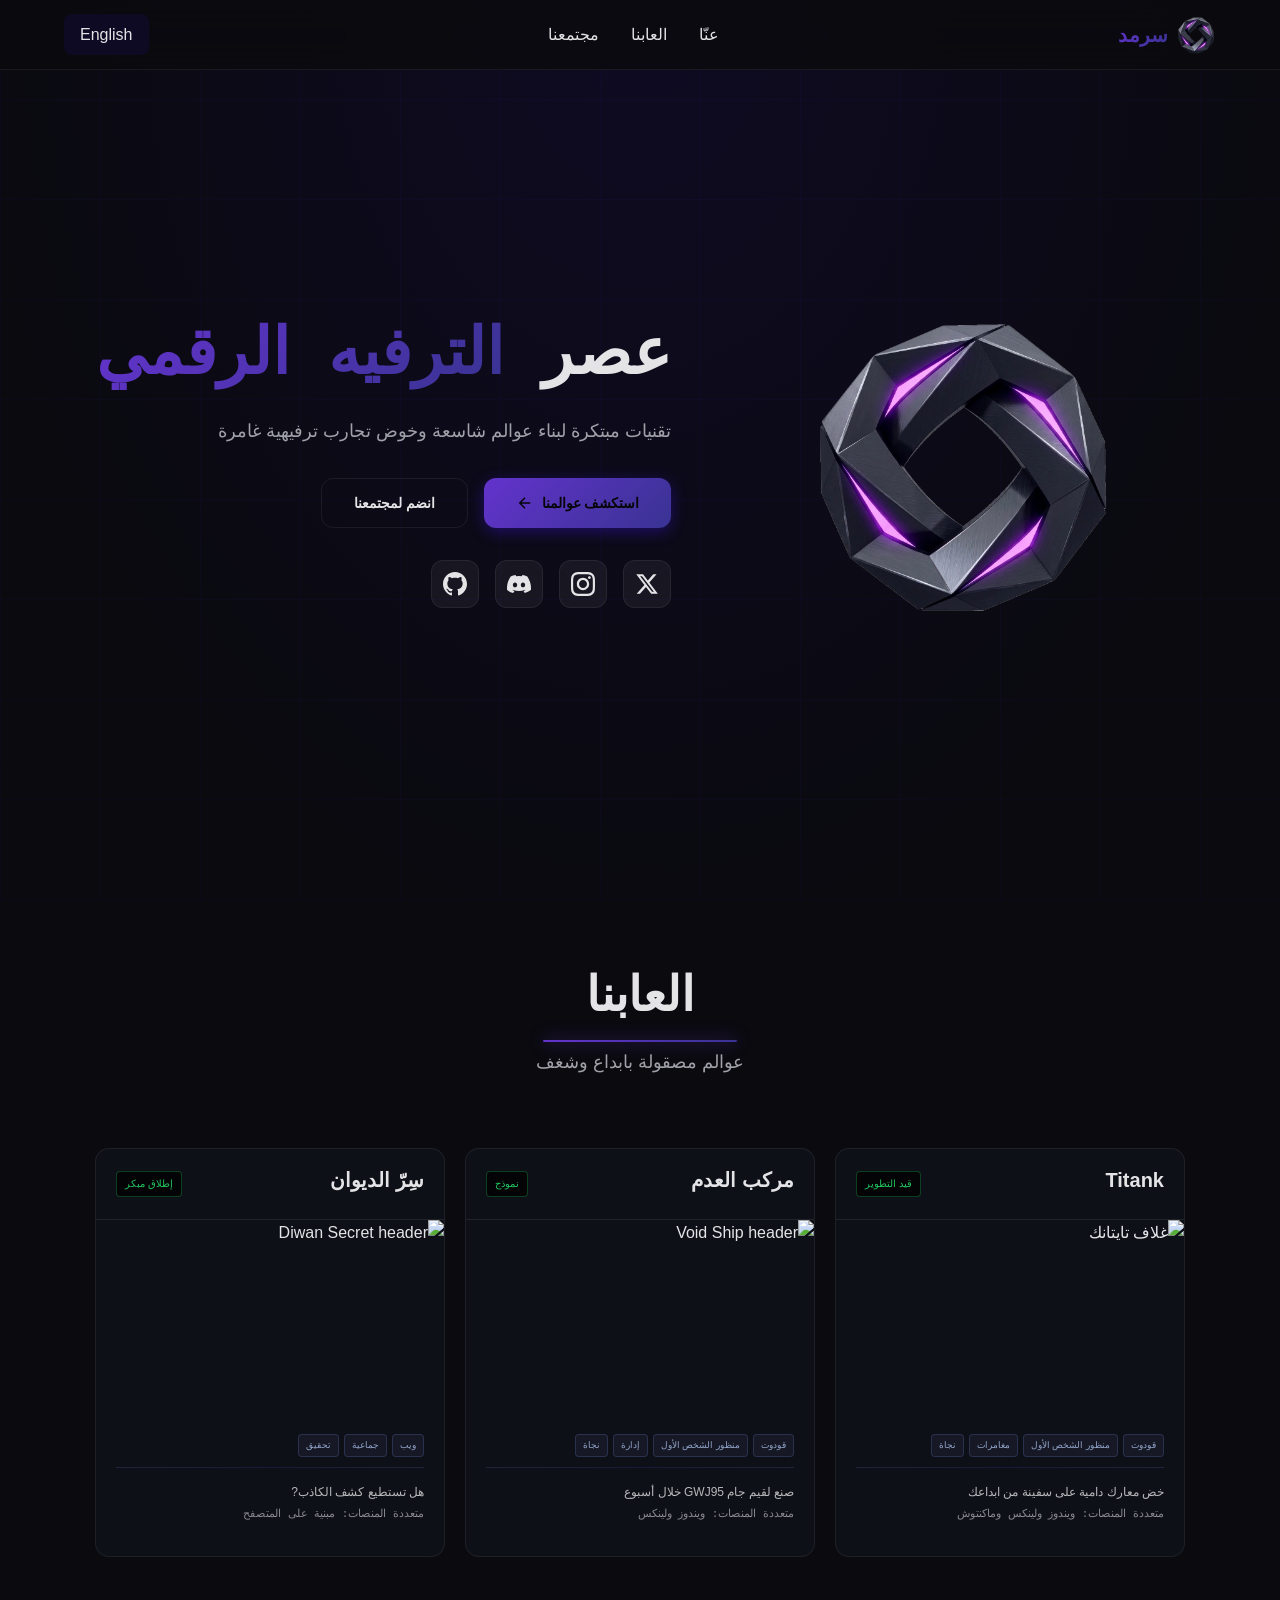
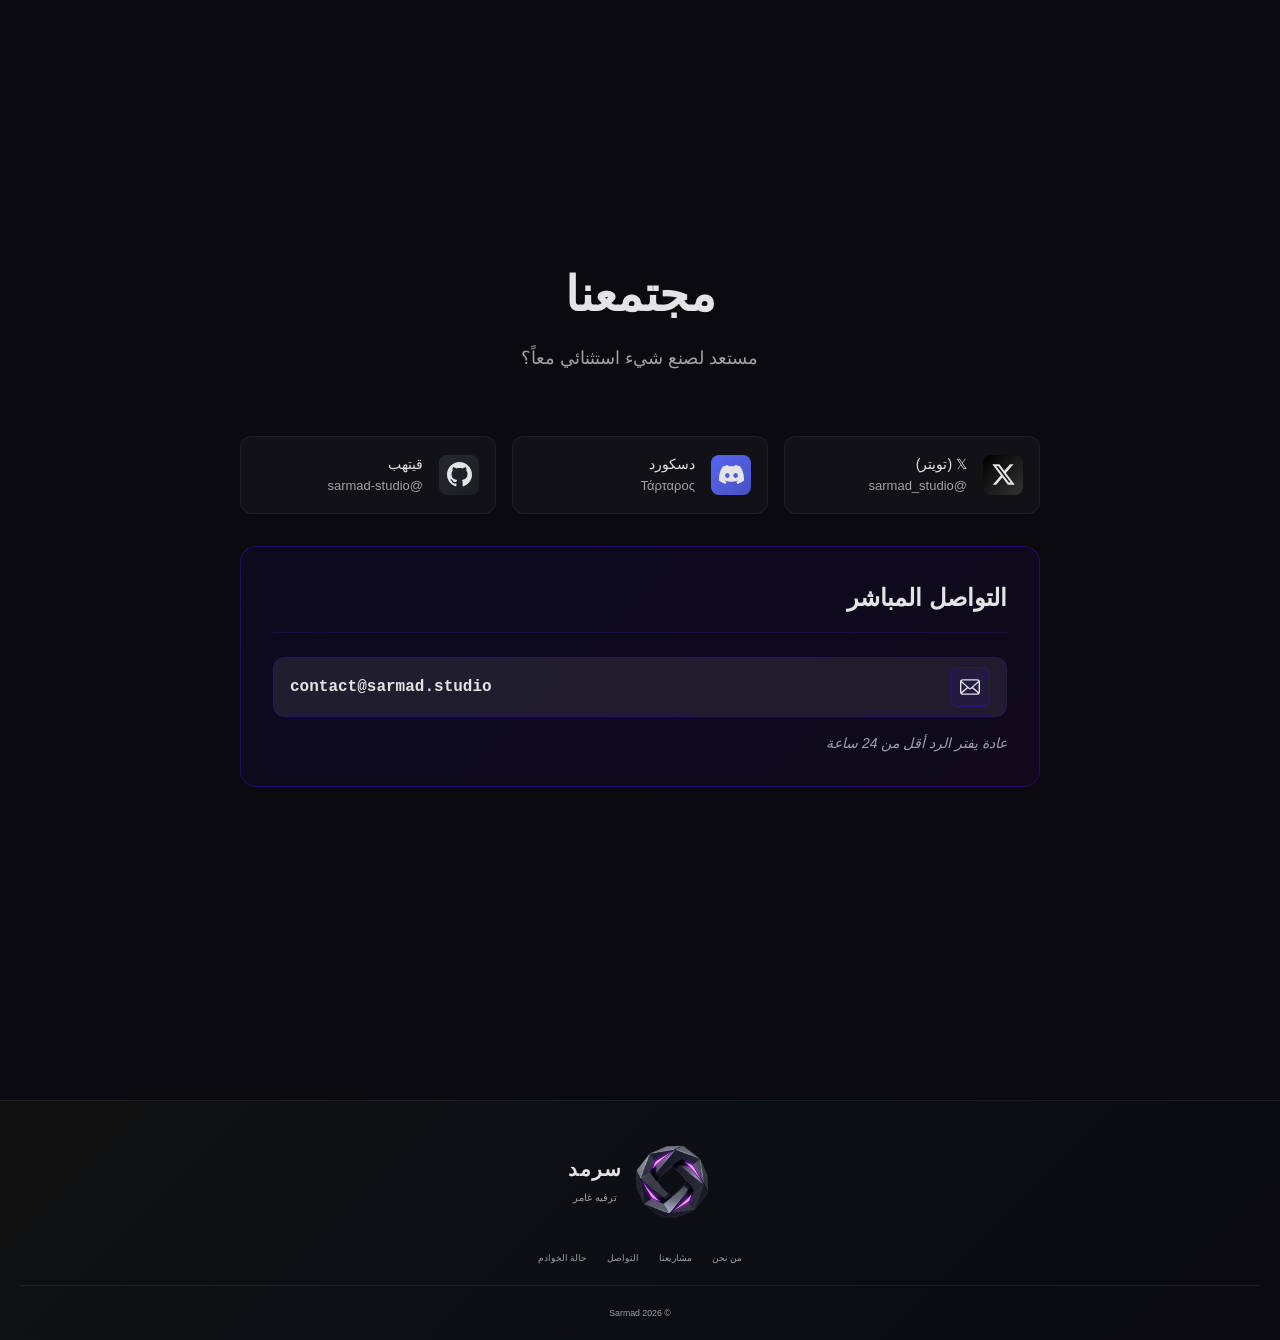
==== commit e1262b66: "change studio name `Tartarus` => `Sarmad`" ====
--- a/ar/index.html
+++ b/ar/index.html
@@ -5,8 +5,8 @@
   <meta charset="utf-8">
   <meta name="viewport" content="width=device-width, initial-scale=1">
   <meta name="description" content="استديو وناشر العاب اندي مستقل.">
-  <meta name="keywords" content="استديو, تارتاروس, لعبة, العاب, اندي, قودوت">
-  <meta name="author" content="تارتاروس">
+  <meta name="keywords" content="استديو, سرمد, لعبة, العاب, اندي, قودوت">
+  <meta name="author" content="سرمد">
   <meta name="robots" content="index, follow">
   <meta name="theme-color" content="#6333cc">
   <meta name="color-scheme" content="dark">
@@ -17,18 +17,18 @@
   <meta property="og:image" content="https://sarmad.studio/assets/social-image.webp">
   <meta property="og:image:width" content="1200">
   <meta property="og:image:height" content="630">
-  <meta property="og:site_name" content="تارتاروس">
+  <meta property="og:site_name" content="سرمد">
   <meta property="og:locale" content="ar_SA">
 
   <meta property="twitter:card" content="summary_large_image">
   <meta property="twitter:url" content="https://sarmad.studio/">
-  <meta property="twitter:title" content="تارتاروس">
+  <meta property="twitter:title" content="سرمد">
   <meta property="twitter:description" content="استديو وناشر العاب اندي مستقل.">
   <meta property="twitter:image" content="https://sarmad.studio/assets/social-image.webp">
   <meta property="twitter:site" content="@sarmad_studio">
   <meta property="twitter:creator" content="@SpiritAmr">
 
-  <title>تارتاروس</title>
+  <title>سرمد</title>
 
   <link rel="alternate" hreflang="en" href="https://sarmad.studio/en/" />
   <link rel="alternate" hreflang="ar" href="https://sarmad.studio/ar/" />
@@ -46,8 +46,8 @@
   <nav>
     <div class="container">
       <a href="#home" class="brand">
-        <img src="/assets/logo.webp" alt="شعار تارتاروس">
-        <span>تارتاروس</span>
+        <img src="/assets/logo.webp" alt="شعار سرمد">
+        <span>سرمد</span>
       </a>
       <div class="nav-links">
         <a href="#home">عنّا</a>
@@ -60,7 +60,7 @@
 
   <section id="home" class="hero container">
     <div class="logo-wrap">
-      <img src="/assets/logo.webp" alt="شعار تارتاروس">
+      <img src="/assets/logo.webp" alt="شعار سرمد">
     </div>
     <div>
       <h1>عصر <span class="highlight">الترفيه الرقمي</span></h1>
@@ -209,7 +209,7 @@
               <span class="handle">Τάρταρος</span>
             </div>
           </a>
-          <a href="https://github.com/tartarus-studio" class="social-card" target="_blank">
+          <a href="https://github.com/sarmad-studio" class="social-card" target="_blank">
             <div class="social-icon github">
               <svg viewBox="0 0 24 24" fill="currentColor">
                 <path
@@ -241,9 +241,9 @@
 
   <footer>
     <div class="footer-brand">
-      <img src="/assets/logo.webp" alt="شعار تارتاروس">
+      <img src="/assets/logo.webp" alt="شعار سرمد">
       <div class="footer-info">
-        <h3>تارتاروس</h3>
+        <h3>سرمد</h3>
         <p class="tagline">ترفيه غامر</p>
       </div>
     </div>
@@ -253,7 +253,7 @@
       <a href="#connect">التواصل</a>
       <a href="https://status.sarmad.studio" target="_blank">حالة الخوادم</a>
     </div>
-    <div class="copyright">&copy; 2026 Tartarus</div>
+    <div class="copyright">&copy; 2026 Sarmad</div>
   </footer>
 </body>
 
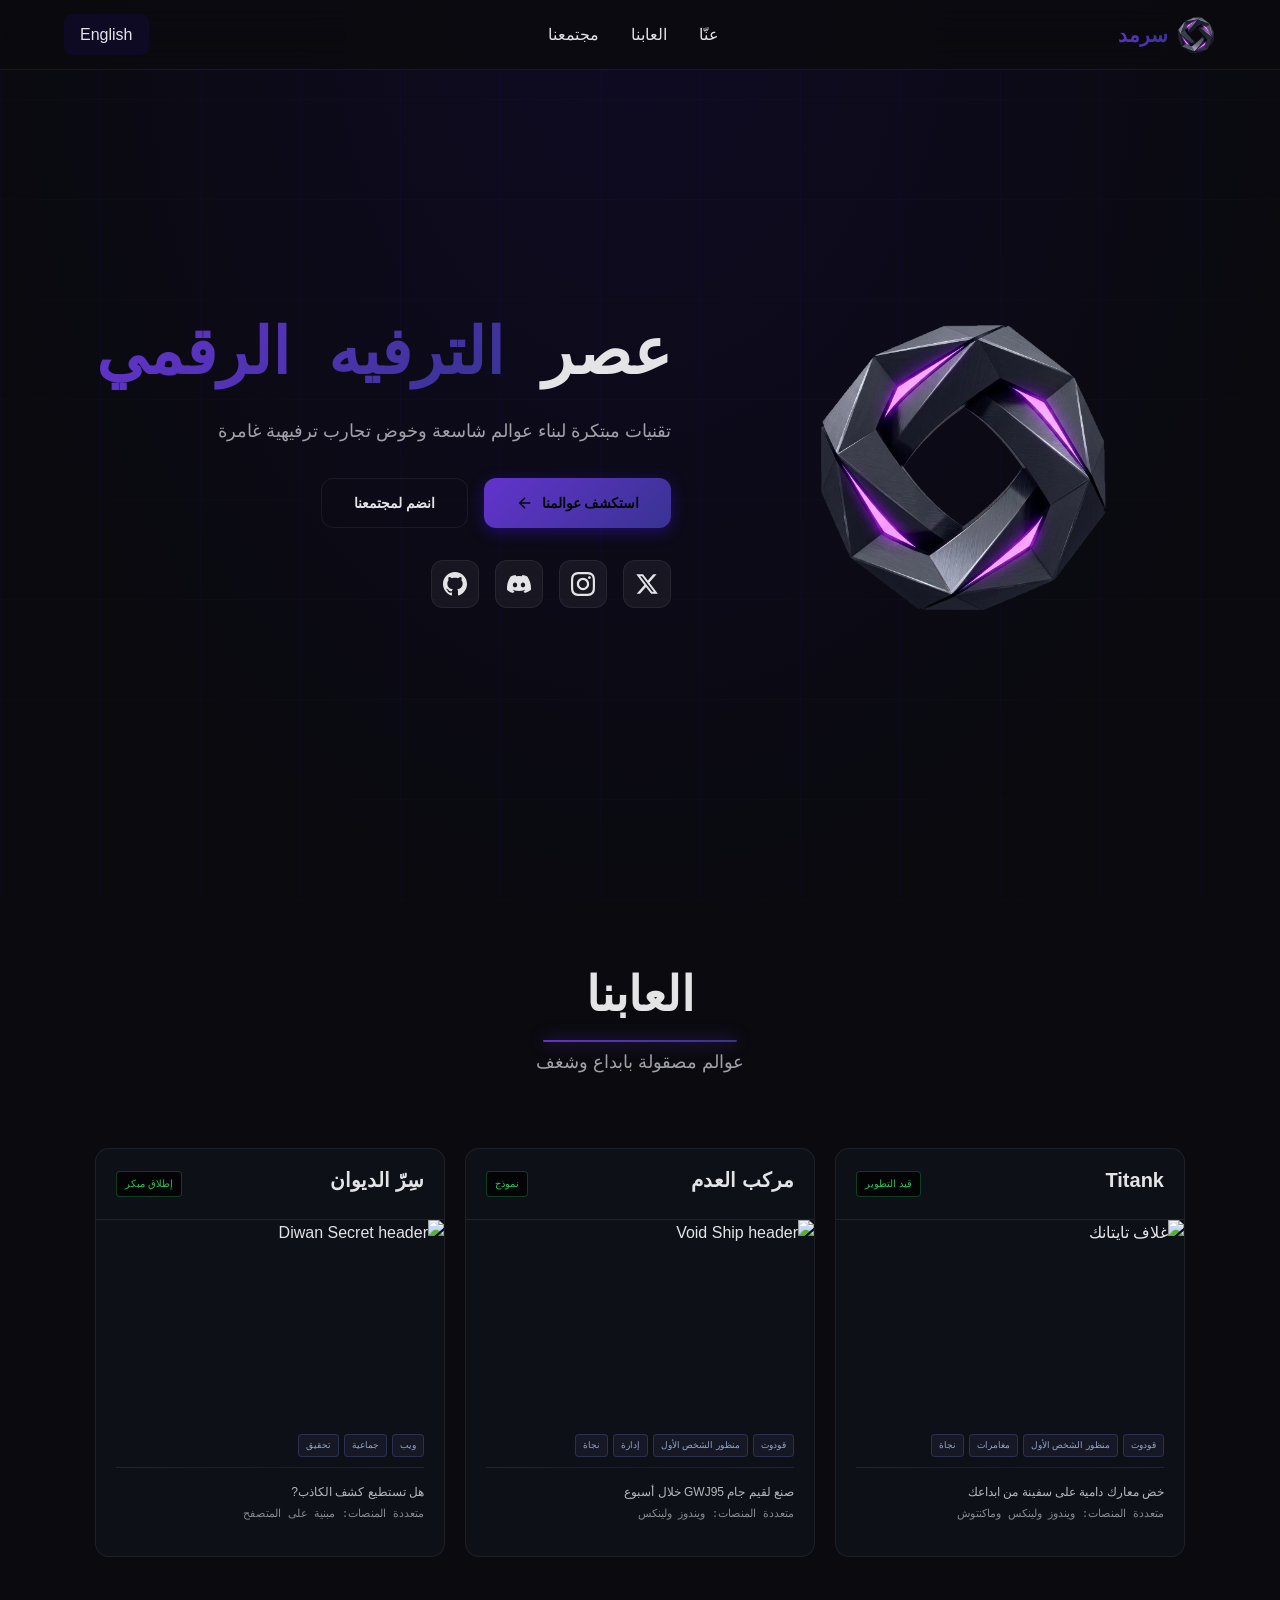
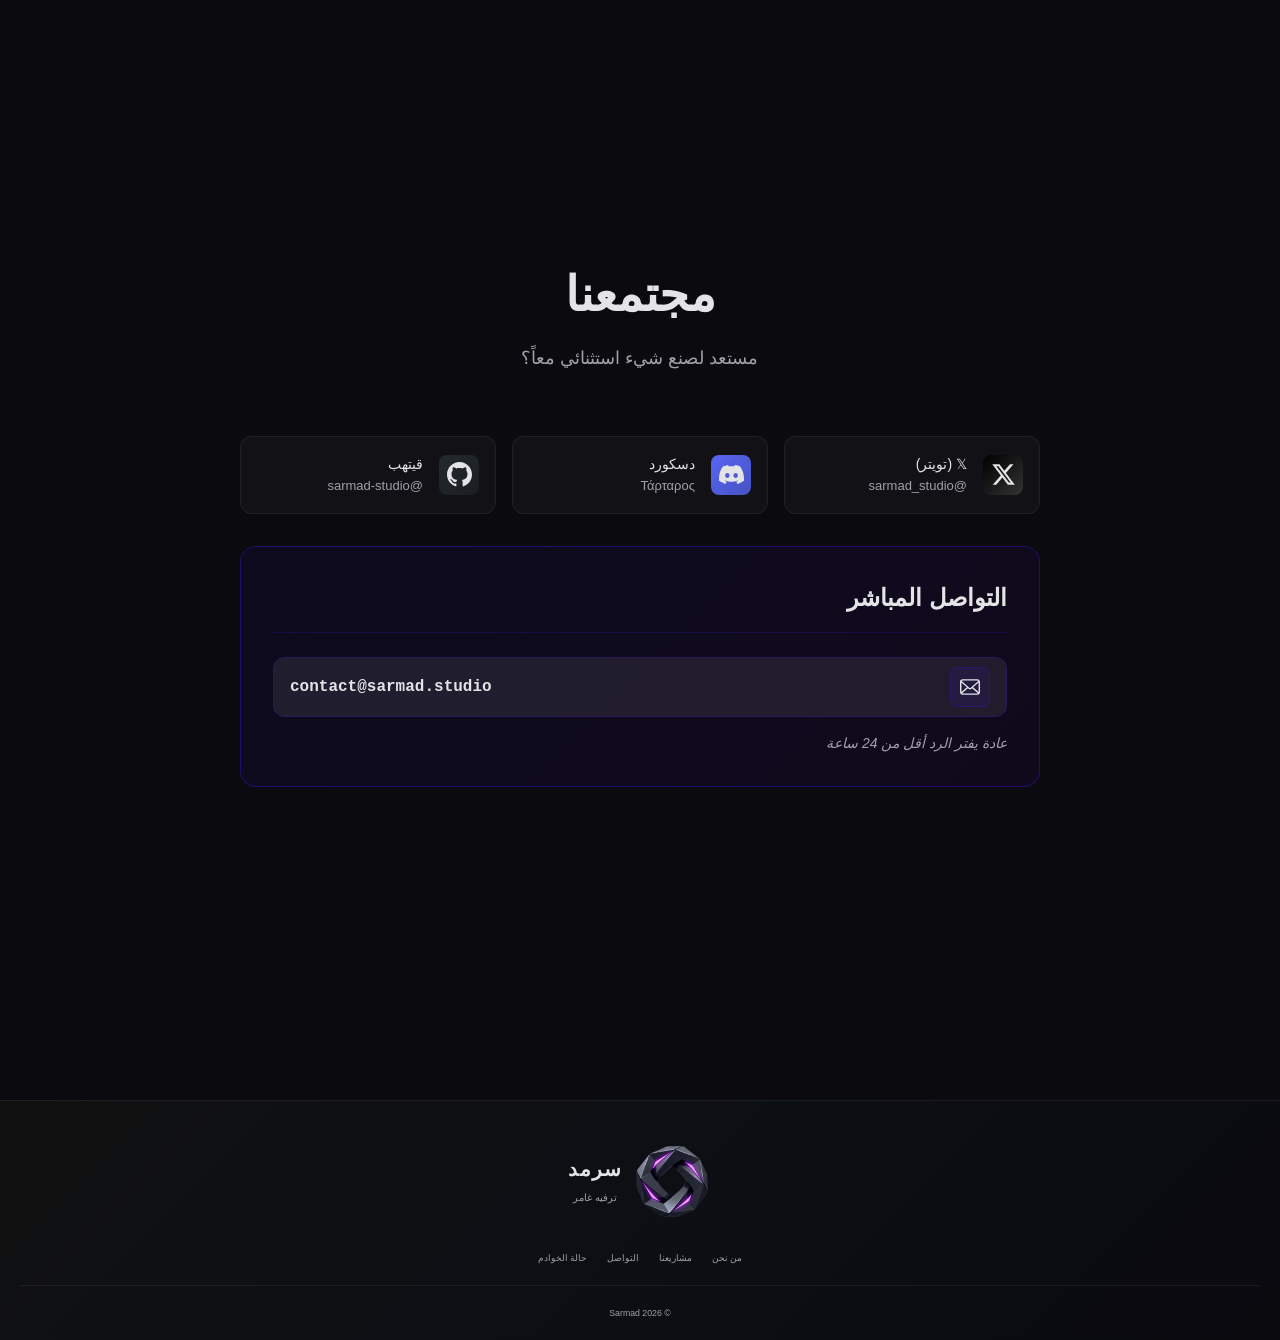
==== commit 3df19cda: "update twitter:creator" ====
--- a/ar/index.html
+++ b/ar/index.html
@@ -26,7 +26,7 @@
   <meta property="twitter:description" content="استديو وناشر العاب اندي مستقل.">
   <meta property="twitter:image" content="https://sarmad.studio/assets/social-image.webp">
   <meta property="twitter:site" content="@sarmad_studio">
-  <meta property="twitter:creator" content="@SpiritAmr">
+  <meta property="twitter:creator" content="@Spirit_njm">
 
   <title>سرمد</title>
 
